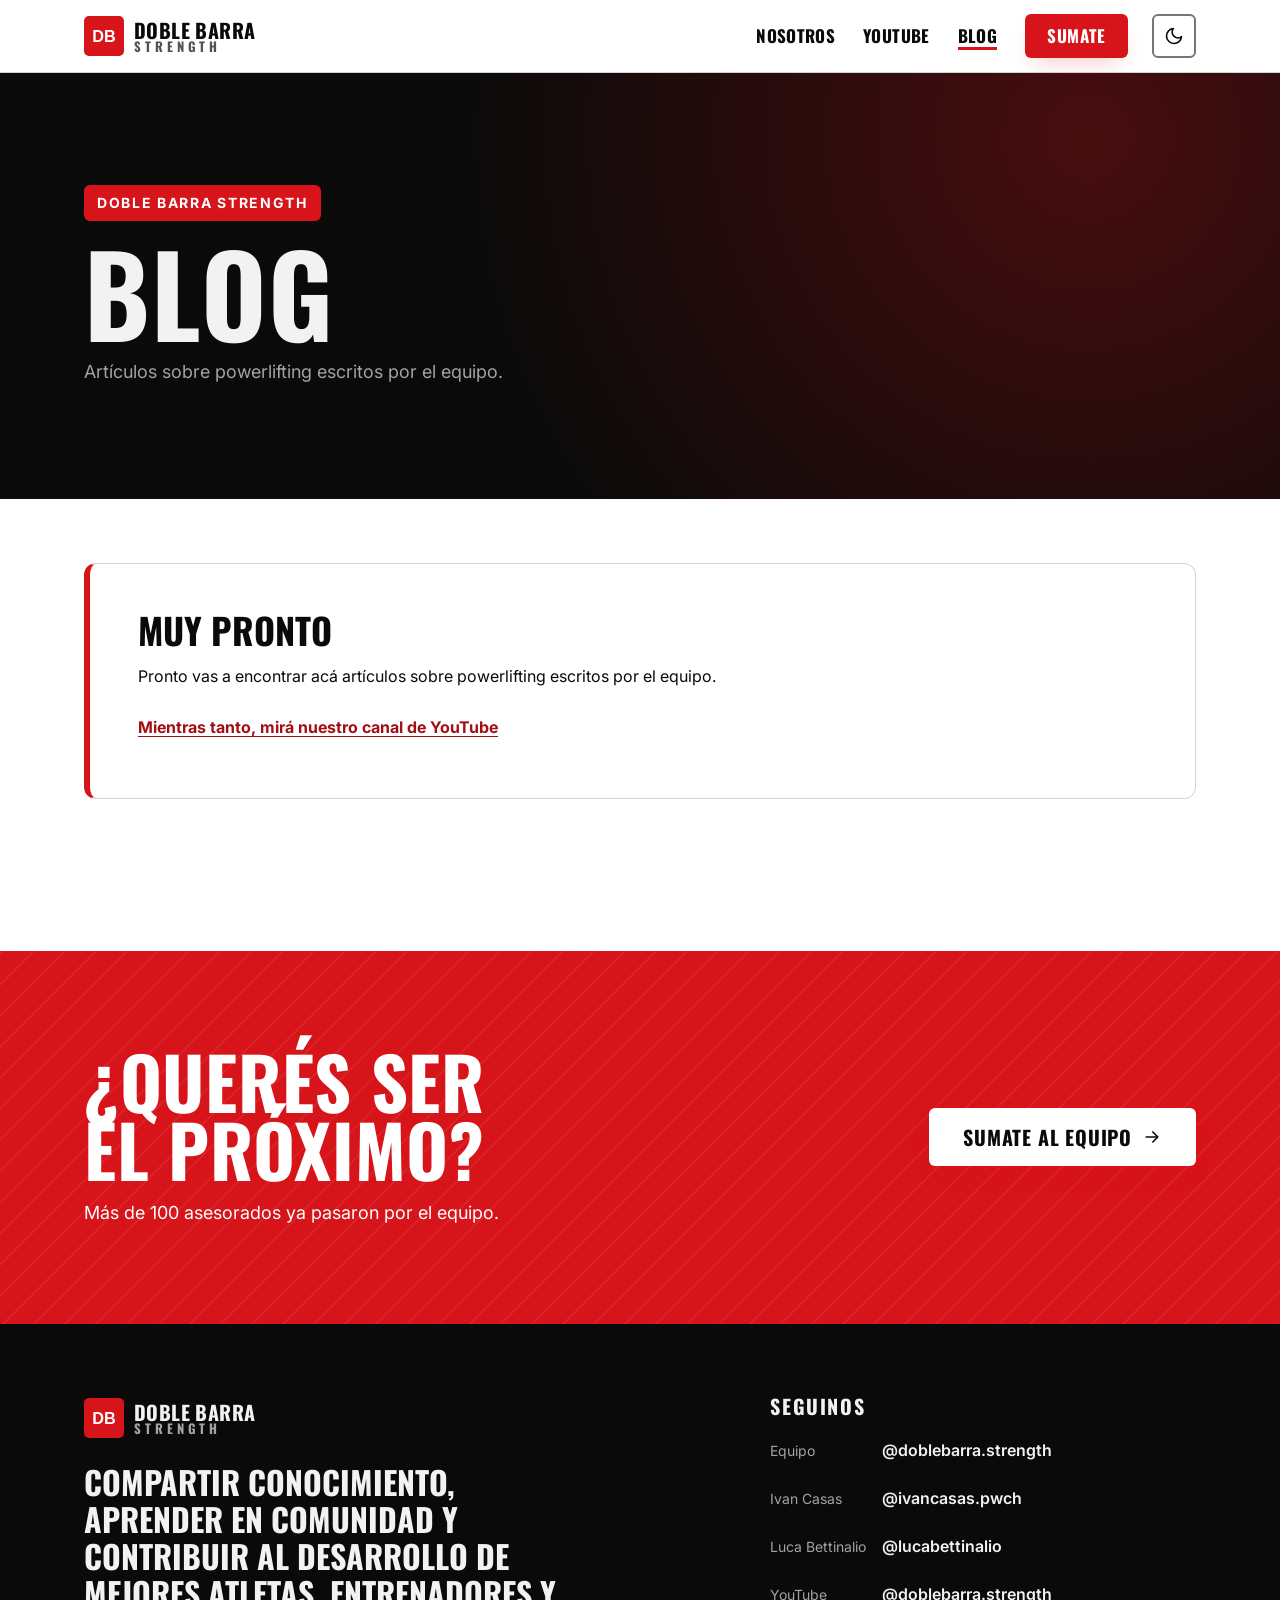
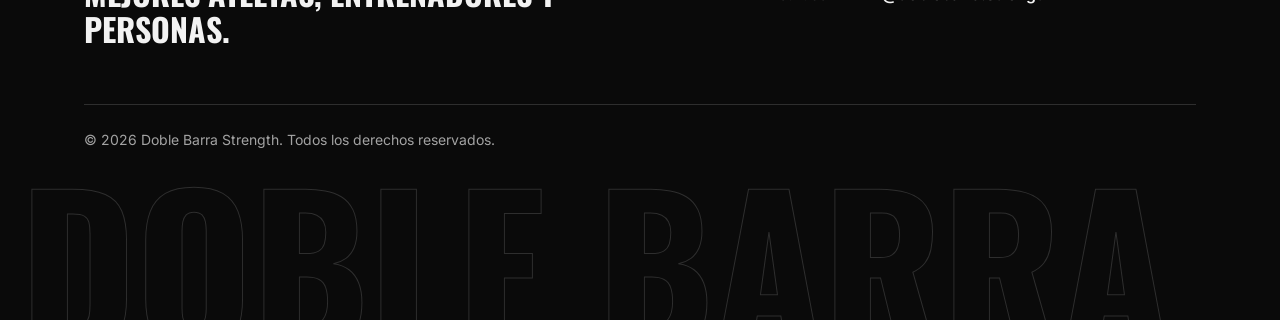
==== blog/index.html @ c7931e37 "Subida de carpetas css/js/img" ====
<!DOCTYPE html>
<html lang="es">
<head>
  <meta charset="UTF-8">
  <meta name="viewport" content="width=device-width, initial-scale=1">
  <title>Blog | Doble Barra Strength</title>
  <meta name="description" content="Blog de Doble Barra Strength: entradas sobre powerlifting escritas por Ivan Casas, Luca Bettinalio y el equipo.">
  <link rel="icon" href="../favicon.svg" type="image/svg+xml">
  <link rel="preconnect" href="https://fonts.googleapis.com">
  <link rel="preconnect" href="https://fonts.gstatic.com" crossorigin>
  <link rel="stylesheet" href="https://fonts.googleapis.com/css2?family=Inter:wght@400;600;700&family=Oswald:wght@700&display=swap">
  <link rel="stylesheet" href="../css/styles.css">
  <script src="../js/tema.js"></script>
  <script src="../js/main.js" defer></script>
  <script src="../js/blog.js" defer></script>
</head>
<body data-raiz="../">

  <a href="#contenido" class="saltar-contenido">Saltar al contenido</a>

  <!-- ===================== CABECERA ===================== -->
  <!-- Igual en las 3 páginas: si se cambia, actualizar index.html, blog/index.html y blog/entrada.html -->
  <header class="header">
    <div class="contenedor header__contenido">
      <a href="../index.html" class="marca">
        <img class="marca__logo" src="../img/placeholders/placeholder-logo.svg" alt="" width="40" height="40">
        <span class="marca__texto">
          <span class="marca__nombre">Doble Barra</span>
          <span class="marca__sufijo">Strength</span>
        </span>
      </a>

      <button type="button" class="boton-icono boton-menu" aria-expanded="false" aria-controls="menu-principal">
        <svg class="icono icono-abrir" viewBox="0 0 24 24" aria-hidden="true"><path d="M3 6h18M3 12h18M3 18h18"/></svg>
        <svg class="icono icono-cerrar" viewBox="0 0 24 24" aria-hidden="true"><path d="M6 6l12 12M18 6L6 18"/></svg>
        <span class="oculto-accesible">Menú</span>
      </button>

      <div class="header__menu" id="menu-principal">
        <nav aria-label="Principal">
          <ul class="nav__lista">
            <li><a class="nav__enlace" href="../index.html#nosotros">Nosotros</a></li>
            <!-- COMPLETAR: volver a agregar "Servicios" cuando la sección tenga contenido (P-09) -->
            <li><a class="nav__enlace" href="../index.html#youtube">YouTube</a></li>
            <li><a class="nav__enlace" href="index.html" aria-current="page">Blog</a></li>
            <li><a class="boton boton--primario nav__cta" href="../index.html#sumate">Sumate</a></li>
          </ul>
        </nav>
        <button type="button" class="boton-tema" aria-pressed="false" hidden>
          <svg class="icono" viewBox="0 0 24 24" aria-hidden="true"><path d="M21 12.8A9 9 0 1 1 11.2 3a7 7 0 0 0 9.8 9.8z"/></svg>
          <span class="boton-tema__texto">Modo oscuro</span>
        </button>
      </div>
    </div>
  </header>

  <main id="contenido" tabindex="-1">

    <!-- ===================== CABECERA DE PÁGINA ===================== -->
    <section class="cabecera-pagina zona-oscura">
      <div class="contenedor">
        <p class="etiqueta">Doble Barra Strength</p>
        <h1 class="cabecera-pagina__titulo">Blog</h1>
        <p class="cabecera-pagina__texto">Artículos sobre powerlifting escritos por el equipo.</p>
      </div>
    </section>

    <!-- ===================== LISTADO DE ENTRADAS ===================== -->
    <section class="seccion">
      <div class="contenedor">
        <div class="blog-estado" data-blog-estado></div>
        <ul class="lista-entradas" role="list" data-blog="lista" data-nivel-titulo="2" data-ruta-entrada="entrada.html" data-carga-inmediata="2"></ul>
        <noscript><p>Para ver las entradas del blog necesitás tener JavaScript activado.</p></noscript>
      </div>
    </section>

    <!-- ===================== LLAMADO A LA ACCIÓN ===================== -->
    <section class="banda-cta zona-roja">
      <div class="contenedor banda-cta__contenido revelar">
        <div>
          <h2 class="banda-cta__titulo">¿Querés ser el próximo?</h2>
          <p class="banda-cta__texto">Más de 100 asesorados ya pasaron por el equipo.</p>
        </div>
        <a class="boton boton--primario boton--grande" href="../index.html#sumate">
          Sumate al equipo
          <svg class="icono boton__flecha" viewBox="0 0 24 24" aria-hidden="true"><path d="M5 12h14M13 6l6 6-6 6"/></svg>
        </a>
      </div>
    </section>

  </main>

  <!-- ===================== PIE ===================== -->
  <footer class="footer zona-oscura">
    <div class="contenedor">
      <div class="footer__grilla">
        <div class="footer__marca">
          <a href="../index.html" class="marca">
            <img class="marca__logo" src="../img/placeholders/placeholder-logo.svg" alt="" width="40" height="40">
            <span class="marca__texto">
              <span class="marca__nombre">Doble Barra</span>
              <span class="marca__sufijo">Strength</span>
            </span>
          </a>
          <!-- COMPLETAR: confirmar la redacción final de la misión con el equipo (P-17) -->
          <p class="footer__mision">Compartir conocimiento, aprender en comunidad y contribuir al desarrollo de mejores atletas, entrenadores y personas.</p>
        </div>

        <!-- COMPLETAR: confirmar que las cuentas son de Instagram (P-18) -->
        <div class="footer__redes">
          <h2 class="footer__titulo">Seguinos</h2>
          <ul role="list">
            <li>
              <a href="https://www.instagram.com/doblebarra.strength/" target="_blank" rel="noopener noreferrer">
                <span class="footer__red-nombre">Equipo</span> @doblebarra.strength<span class="oculto-accesible"> en Instagram (se abre en una pestaña nueva)</span>
              </a>
            </li>
            <li>
              <a href="https://www.instagram.com/ivancasas.pwch/" target="_blank" rel="noopener noreferrer">
                <span class="footer__red-nombre">Ivan Casas</span> @ivancasas.pwch<span class="oculto-accesible"> en Instagram (se abre en una pestaña nueva)</span>
              </a>
            </li>
            <li>
              <a href="https://www.instagram.com/lucabettinalio/" target="_blank" rel="noopener noreferrer">
                <span class="footer__red-nombre">Luca Bettinalio</span> @lucabettinalio<span class="oculto-accesible"> en Instagram (se abre en una pestaña nueva)</span>
              </a>
            </li>
            <li>
              <a href="https://www.youtube.com/@doblebarra.strength" target="_blank" rel="noopener noreferrer">
                <span class="footer__red-nombre">YouTube</span> @doblebarra.strength<span class="oculto-accesible"> (se abre en una pestaña nueva)</span>
              </a>
            </li>
          </ul>
        </div>
      </div>
      <p class="footer__legal">© 2026 Doble Barra Strength. Todos los derechos reservados.</p>
    </div>
    <p class="contenedor footer__marca-grande" aria-hidden="true">Doble Barra</p>
  </footer>

</body>
</html>
---- css/styles.css ----
/* =========================================================
   Doble Barra Strength — estilos del sitio
   - Mobile-first: estilos base para celular, ampliados en 768px y 1024px.
   - Colores: solo tokens. Paleta y contraste medidos en CLAUDE.md (sección 3).
   - Animaciones: solo si la persona no pidió reducir el movimiento.
   ========================================================= */

/* ---------- Paleta base (no usar directo en componentes) ---------- */
:root {
  --negro: #0A0A0A;
  --gris-950: #171717;
  --gris-900: #1F1F1F;
  --gris-800: #2E2E2E;
  --gris-700: #525252;
  --gris-600: #767676;
  --gris-500: #8A8A8A;
  --gris-400: #A3A3A3;
  --gris-300: #D4D4D4;
  --gris-100: #F2F2F2;
  --blanco: #FFFFFF;
  --rojo: #D7141A;          /* COMPLETAR: ajustar al rojo del logo y volver a medir el contraste */
  --rojo-oscuro: #A30F14;
  --rojo-claro: #F87171;

  /* Capas sobre fotos: nunca menos de 65 % de opacidad donde hay texto (CLAUDE.md 3.4) */
  --overlay-foto: rgba(10, 10, 10, 0.65);
  --overlay-foto-fuerte: rgba(10, 10, 10, 0.88);
  --overlay-hero: linear-gradient(100deg, rgba(10, 10, 10, 0.9) 0%, rgba(10, 10, 10, 0.75) 55%, rgba(10, 10, 10, 0.65) 100%);
  --halo-rojo: rgba(215, 20, 26, 0.3);
  --rayas-claras: rgba(255, 255, 255, 0.06);

  --fuente-titulos: "Oswald", "Arial Narrow", Arial, sans-serif;
  --fuente-texto: "Inter", system-ui, -apple-system, "Segoe UI", Roboto, Arial, sans-serif;

  --radio: 0.375rem;
  --radio-grande: 0.75rem;
  --alto-header: 4.5rem;
  --ancho-max: 72rem;
  --gutter: 1.25rem;
  --transicion: 0.2s ease;
  --curva: cubic-bezier(0.2, 0.7, 0.2, 1);
}

/* ---------- Tema claro (por defecto) ---------- */
:root {
  color-scheme: light;
  --bg: var(--blanco);
  --bg-alt: var(--gris-100);
  --superficie: var(--blanco);
  --texto: var(--negro);
  --texto-suave: var(--gris-700);
  --borde: var(--gris-300);
  --borde-control: var(--gris-600);
  --acento-texto: var(--rojo-oscuro);
  --acento-grande: var(--rojo);      /* solo texto ≥ 24px (o ≥ 18.66px en bold) y decoración */
  --foco: var(--negro);
  --boton-bg: var(--rojo);
  --boton-bg-hover: var(--rojo-oscuro);
  --boton-texto: var(--blanco);
  --header-bg: rgba(255, 255, 255, 0.85);
  --sombra: 0 12px 32px rgba(10, 10, 10, 0.08);
  --degradado-numero: linear-gradient(135deg, var(--rojo) 0%, var(--rojo-oscuro) 100%);
  --contorno-fondo: var(--gris-300);
}

/* ---------- Tema oscuro ----------
   Se aplica si el sistema lo prefiere (y no se eligió "claro") o si se eligió "oscuro".
   .zona-oscura (hero, franja, cabeceras y footer) usa estos tokens en los dos temas.
   Los dos bloques tienen que ser iguales. */
@media (prefers-color-scheme: dark) {
  :root:not([data-tema="claro"]) {
    color-scheme: dark;
    --bg: var(--negro);
    --bg-alt: var(--gris-950);
    --superficie: var(--gris-900);
    --texto: var(--gris-100);
    --texto-suave: var(--gris-400);
    --borde: var(--gris-800);
    --borde-control: var(--gris-500);
    --acento-texto: var(--rojo-claro);
    --foco: var(--gris-100);
    --header-bg: rgba(10, 10, 10, 0.85);
    --sombra: 0 12px 32px rgba(0, 0, 0, 0.45);
    --degradado-numero: linear-gradient(135deg, var(--rojo-claro) 0%, var(--rojo) 100%);
    --contorno-fondo: var(--gris-800);
  }
}

:root[data-tema="oscuro"],
.zona-oscura {
  color-scheme: dark;
  --bg: var(--negro);
  --bg-alt: var(--gris-950);
  --superficie: var(--gris-900);
  --texto: var(--gris-100);
  --texto-suave: var(--gris-400);
  --borde: var(--gris-800);
  --borde-control: var(--gris-500);
  --acento-texto: var(--rojo-claro);
  --foco: var(--gris-100);
  --header-bg: rgba(10, 10, 10, 0.85);
  --sombra: 0 12px 32px rgba(0, 0, 0, 0.45);
  --degradado-numero: linear-gradient(135deg, var(--rojo-claro) 0%, var(--rojo) 100%);
  --contorno-fondo: var(--gris-800);
}

/* ---------- Zona roja (banda de llamado a la acción) ---------- */
.zona-roja {
  --bg: var(--rojo);
  --texto: var(--blanco);
  --texto-suave: var(--blanco);
  --acento-texto: var(--blanco);
  --foco: var(--blanco);
  --boton-bg: var(--blanco);
  --boton-bg-hover: var(--gris-100);
  --boton-texto: var(--negro);
}

.zona-oscura,
.zona-roja {
  background-color: var(--bg);
  color: var(--texto);
}

/* Texto sobre una foto con capa oscura (no pinta fondo propio) */
.sobre-foto {
  --texto: var(--gris-100);
  --texto-suave: var(--gris-400);
  --foco: var(--gris-100);
  color: var(--texto);
}

/* ---------- Base ---------- */
*,
*::before,
*::after {
  box-sizing: border-box;
  margin: 0;
  padding: 0;
}

[hidden] {
  display: none !important;
}

html {
  -webkit-text-size-adjust: 100%;
  text-size-adjust: 100%;
  /* Evita que el header fijo tape el elemento con foco o el destino de un link interno (WCAG 2.4.11) */
  scroll-padding-top: calc(var(--alto-header) + 1rem);
}

@media (prefers-reduced-motion: no-preference) {
  html {
    scroll-behavior: smooth;
  }
}

body {
  min-height: 100vh;
  font-family: var(--fuente-texto);
  font-size: 1rem;
  line-height: 1.6;
  background-color: var(--bg);
  color: var(--texto);
  overflow-wrap: break-word;
  -webkit-font-smoothing: antialiased;
}

::selection {
  background-color: var(--boton-bg);
  color: var(--boton-texto);
}

img,
svg,
iframe {
  display: block;
  max-width: 100%;
}

img {
  height: auto;
}

h1,
h2,
h3,
h4 {
  font-family: var(--fuente-titulos);
  font-weight: 700;
  line-height: 1.05;
  letter-spacing: 0.01em;
  text-transform: uppercase;
  text-wrap: balance;
}

p {
  max-width: 70ch;
}

a {
  color: var(--acento-texto);
  text-underline-offset: 0.2em;
  text-decoration-thickness: 0.08em;
}

a:hover {
  text-decoration-thickness: 0.15em;
}

button,
input,
textarea {
  font: inherit;
  color: inherit;
}

:focus-visible {
  outline: 3px solid var(--foco);
  outline-offset: 3px;
}

/* Destinos de foco no interactivos (main, resumen de errores, mensajes) */
[tabindex="-1"]:focus {
  outline: none;
}

.icono {
  width: 1.25rem;
  height: 1.25rem;
  flex-shrink: 0;
  fill: none;
  stroke: currentColor;
  stroke-width: 2;
  stroke-linecap: round;
  stroke-linejoin: round;
}

/* ---------- Utilidades ---------- */
.contenedor {
  width: 100%;
  max-width: var(--ancho-max);
  margin-inline: auto;
  padding-inline: var(--gutter);
}

.contenedor--angosto {
  max-width: 48rem;
}

.oculto-accesible {
  position: absolute !important;
  width: 1px;
  height: 1px;
  margin: -1px;
  padding: 0;
  overflow: hidden;
  clip: rect(0 0 0 0);
  clip-path: inset(50%);
  white-space: nowrap;
  border: 0;
}

.saltar-contenido {
  position: absolute;
  top: 0.75rem;
  left: 0.75rem;
  z-index: 100;
  padding: 0.75rem 1.25rem;
  background-color: var(--texto);
  color: var(--bg);
  font-weight: 700;
  text-decoration: none;
  border-radius: var(--radio);
  transform: translateY(-200%);
}

.saltar-contenido:focus {
  transform: translateY(0);
}

/* Antetítulo: etiqueta chica con línea, sobre títulos o cifras */
.antetitulo {
  display: inline-flex;
  align-items: center;
  gap: 0.75rem;
  margin-bottom: 1rem;
  font-family: var(--fuente-texto);
  font-size: 0.875rem;
  font-weight: 700;
  line-height: 1.3;
  letter-spacing: 0.14em;
  text-transform: uppercase;
  color: var(--acento-texto);
}

.antetitulo::before {
  content: "";
  width: 2rem;
  height: 2px;
  background-color: currentColor;
}

/* Palabra grande con contorno detrás de los títulos (decorativa, aria-hidden en el HTML) */
.fondo-decorativo {
  position: absolute;
  inset: 0;
  overflow: hidden;
  pointer-events: none;
}

.texto-fondo {
  position: absolute;
  top: clamp(1.5rem, 5vw, 3rem);
  right: -0.04em;
  font-family: var(--fuente-titulos);
  font-size: clamp(5rem, 22vw, 13rem);
  font-weight: 700;
  line-height: 0.8;
  text-transform: uppercase;
  white-space: nowrap;
  color: transparent;
  -webkit-text-stroke: 1px var(--contorno-fondo);
  user-select: none;
}

/* ---------- Aparición al hacer scroll ----------
   main.js agrega .revelado-activo en <html> y .es-visible a cada elemento al entrar en pantalla.
   Sin JavaScript o con movimiento reducido, todo se ve desde el principio. */
@media (prefers-reduced-motion: no-preference) {
  .revelado-activo .revelar {
    opacity: 0;
    transform: translateY(1.75rem);
    transition: opacity 0.8s var(--curva), transform 0.8s var(--curva);
  }

  .revelado-activo .revelar.es-visible {
    opacity: 1;
    transform: none;
  }

  .revelado-activo .revelar:nth-child(2) {
    transition-delay: 0.1s;
  }

  .revelado-activo .revelar:nth-child(3) {
    transition-delay: 0.2s;
  }
}

/* ---------- Botones ---------- */
.boton {
  display: inline-flex;
  align-items: center;
  justify-content: center;
  gap: 0.625rem;
  min-height: 3rem;
  padding: 0.75rem 1.5rem;
  font-family: var(--fuente-titulos);
  font-size: 1.125rem;
  font-weight: 700;
  line-height: 1.1;
  letter-spacing: 0.04em;
  text-align: center;
  text-decoration: none;
  text-transform: uppercase;
  border: 2px solid transparent;
  border-radius: var(--radio);
  cursor: pointer;
  transition: background-color var(--transicion), color var(--transicion), transform var(--transicion), box-shadow var(--transicion);
}

.boton--primario {
  background-color: var(--boton-bg);
  color: var(--boton-texto);
  box-shadow: 0 10px 24px -10px var(--halo-rojo);
}

.boton--primario:hover {
  background-color: var(--boton-bg-hover);
  transform: translateY(-2px);
  box-shadow: 0 14px 28px -10px var(--halo-rojo);
}

.boton--secundario {
  background-color: transparent;
  color: var(--texto);
  border-color: var(--texto);
}

.boton--secundario:hover {
  background-color: var(--texto);
  color: var(--bg);
}

.boton--grande {
  min-height: 3.5rem;
  padding: 1rem 2rem;
  font-size: 1.25rem;
}

.boton--ancho {
  width: 100%;
}

.boton__flecha {
  transition: transform 0.3s var(--curva);
}

.boton:hover .boton__flecha,
.enlace-flecha:hover .icono {
  transform: translateX(0.25rem);
}

.boton-icono {
  display: inline-grid;
  place-items: center;
  width: 3rem;
  height: 3rem;
  background-color: transparent;
  color: var(--texto);
  border: 2px solid var(--borde-control);
  border-radius: var(--radio);
  cursor: pointer;
}

.boton-icono .icono {
  width: 1.5rem;
  height: 1.5rem;
}

.enlace-flecha {
  display: inline-flex;
  align-items: center;
  gap: 0.5rem;
  min-height: 2.75rem;
  font-weight: 700;
}

.enlace-flecha .icono {
  transition: transform 0.3s var(--curva);
}

/* ---------- Cabecera ---------- */
.header {
  position: relative;
  z-index: 50;
  background-color: var(--header-bg);
  -webkit-backdrop-filter: saturate(1.6) blur(14px);
  backdrop-filter: saturate(1.6) blur(14px);
  border-bottom: 1px solid var(--borde);
  transition: box-shadow 0.3s ease;
}

.js .header {
  position: sticky;
  top: 0;
}

/* main.js agrega esta clase cuando la página se desplazó */
.header--desplazado {
  box-shadow: var(--sombra);
}

.header__contenido {
  display: flex;
  flex-wrap: wrap;
  align-items: center;
  justify-content: space-between;
  gap: 0.5rem 1rem;
  min-height: var(--alto-header);
}

.marca {
  display: inline-flex;
  align-items: center;
  gap: 0.625rem;
  min-height: 2.75rem;
  color: var(--texto);
  text-decoration: none;
}

.marca__logo {
  width: 2.5rem;
  height: 2.5rem;
  transition: transform 0.4s var(--curva);
}

.marca:hover .marca__logo {
  transform: rotate(-6deg) scale(1.05);
}

.marca__texto {
  display: flex;
  flex-direction: column;
  font-family: var(--fuente-titulos);
  font-weight: 700;
  line-height: 1;
  text-transform: uppercase;
}

.marca__nombre {
  font-size: 1.25rem;
  letter-spacing: 0.02em;
}

.marca__sufijo {
  font-size: 0.8125rem;
  letter-spacing: 0.3em;
  color: var(--texto-suave);
}

.boton-menu {
  display: none;
}

.js .boton-menu {
  display: inline-grid;
}

.boton-menu .icono-cerrar,
.boton-menu[aria-expanded="true"] .icono-abrir {
  display: none;
}

.boton-menu[aria-expanded="true"] .icono-cerrar {
  display: block;
}

/* Sin JavaScript el menú se ve completo debajo de la marca */
.header__menu {
  width: 100%;
  padding-bottom: 1rem;
}

.js .header__menu {
  display: none;
  position: absolute;
  top: 100%;
  left: 0;
  right: 0;
  max-height: calc(100vh - var(--alto-header));
  max-height: calc(100dvh - var(--alto-header));
  overflow-y: auto;
  padding: 0.5rem var(--gutter) 1.5rem;
  background-color: var(--bg);
  border-bottom: 1px solid var(--borde);
  box-shadow: var(--sombra);
}

.js .header__menu.esta-abierto {
  display: block;
}

@media (prefers-reduced-motion: no-preference) {
  .js .header__menu.esta-abierto {
    animation: desplegar 0.3s var(--curva);
  }
}

.nav__lista {
  display: flex;
  flex-direction: column;
  gap: 0.25rem;
  list-style: none;
}

/* Subrayado rojo que se dibuja de izquierda a derecha */
.nav__enlace {
  display: inline-flex;
  align-items: center;
  min-height: 3rem;
  font-family: var(--fuente-titulos);
  font-size: 1.375rem;
  font-weight: 700;
  letter-spacing: 0.02em;
  text-transform: uppercase;
  text-decoration: none;
  color: var(--texto);
  background-image: linear-gradient(var(--acento-grande), var(--acento-grande));
  background-repeat: no-repeat;
  background-position: left calc(100% - 0.5rem);
  background-size: 0% 3px;
  transition: background-size 0.3s var(--curva);
}

.nav__enlace:hover,
.nav__enlace[aria-current="page"] {
  background-size: 100% 3px;
}

.nav__cta {
  width: 100%;
  margin-top: 0.75rem;
}

.boton-tema {
  display: inline-flex;
  align-items: center;
  gap: 0.75rem;
  min-height: 3rem;
  margin-top: 1rem;
  padding: 0.5rem 1rem;
  background-color: transparent;
  color: var(--texto);
  font-weight: 600;
  border: 2px solid var(--borde-control);
  border-radius: var(--radio);
  cursor: pointer;
}

.boton-tema .icono {
  transition: transform 0.4s var(--curva);
}

.boton-tema:hover .icono {
  transform: rotate(-20deg);
}

/* Luna con relleno = modo oscuro activado */
.boton-tema[aria-pressed="true"] .icono {
  fill: currentColor;
}

@media (min-width: 1024px) {
  .js .boton-menu {
    display: none;
  }

  .header__contenido {
    flex-wrap: nowrap;
  }

  .header__menu,
  .js .header__menu {
    display: flex;
    align-items: center;
    gap: 1.5rem;
    position: static;
    width: auto;
    max-height: none;
    overflow: visible;
    padding: 0;
    background-color: transparent;
    border: 0;
    box-shadow: none;
    animation: none;
  }

  .nav__lista {
    flex-direction: row;
    align-items: center;
    gap: 1.75rem;
  }

  .nav__enlace {
    min-height: 2.75rem;
    font-size: 1.0625rem;
  }

  .nav__cta {
    width: auto;
    min-height: 2.75rem;
    margin-top: 0;
    padding: 0.5rem 1.25rem;
    font-size: 1.0625rem;
  }

  .boton-tema {
    justify-content: center;
    width: 2.75rem;
    min-height: 2.75rem;
    margin-top: 0;
    padding: 0;
  }

  .boton-tema__texto {
    position: absolute;
    width: 1px;
    height: 1px;
    margin: -1px;
    overflow: hidden;
    clip: rect(0 0 0 0);
    clip-path: inset(50%);
    white-space: nowrap;
  }
}

/* ---------- Secciones (estructura común) ---------- */
.seccion {
  position: relative;
  padding-block: clamp(4.5rem, 11vw, 8rem);
  background-color: var(--bg);
}

.seccion--alt {
  background-color: var(--bg-alt);
}

.seccion > .contenedor {
  position: relative;
}

.seccion__cabecera {
  margin-bottom: clamp(2.5rem, 6vw, 3.5rem);
}

.seccion__titulo {
  font-size: clamp(2.5rem, 8vw, 4.25rem);
  line-height: 0.95;
}

/* Barra roja sobre cada título: se "dibuja" cuando el título aparece */
.seccion__titulo::before {
  content: "";
  display: block;
  width: 3.5rem;
  height: 0.375rem;
  margin-bottom: 1.25rem;
  background-color: var(--acento-grande);
  transform-origin: left;
  transition: transform 0.9s var(--curva) 0.25s;
}

@media (prefers-reduced-motion: no-preference) {
  .revelado-activo .revelar:not(.es-visible) .seccion__titulo::before {
    transform: scaleX(0);
  }
}

.seccion__intro {
  max-width: 60ch;
  margin-top: 1.25rem;
  font-size: 1.125rem;
  color: var(--texto-suave);
}

.seccion__encabezado {
  display: flex;
  flex-wrap: wrap;
  align-items: flex-end;
  justify-content: space-between;
  gap: 1.5rem 2rem;
}

.etiqueta {
  display: inline-block;
  padding: 0.375rem 0.75rem;
  font-size: 0.875rem;
  font-weight: 700;
  letter-spacing: 0.12em;
  text-transform: uppercase;
  background-color: var(--boton-bg);
  color: var(--boton-texto);
  border: 1px solid transparent;
  border-radius: var(--radio);
}

/* ---------- Hero ---------- */
.hero {
  position: relative;
  isolation: isolate;
  display: flex;
  align-items: center;
  min-height: min(calc(100vh - var(--alto-header)), 56rem);
  min-height: min(calc(100svh - var(--alto-header)), 56rem);
  padding-block: 5rem;
  overflow: hidden;
}

.hero__fondo {
  position: absolute;
  inset: 0;
  z-index: -2;
  width: 100%;
  height: 100%;
  object-fit: cover;
}

/* Capa oscura en degradado: nunca baja del 65 % (contraste del texto, CLAUDE.md 3.4) */
.hero::after {
  content: "";
  position: absolute;
  inset: 0;
  z-index: -1;
  background-image: var(--overlay-hero);
}

.hero__contenido {
  display: flex;
  flex-direction: column;
  align-items: flex-start;
  gap: 1.75rem;
}

.hero__titulo {
  max-width: 12ch;
  font-size: clamp(3.25rem, 13vw, 7.5rem);
  line-height: 0.92;
  letter-spacing: 0;
}

/* Subrayado rojo grueso detrás de las palabras destacadas */
.resaltado {
  background-image: linear-gradient(var(--boton-bg), var(--boton-bg));
  background-repeat: no-repeat;
  background-position: 0 95%;
  background-size: 100% 0.14em;
  -webkit-box-decoration-break: clone;
  box-decoration-break: clone;
}

.hero__subtitulo {
  max-width: 40ch;
  font-size: clamp(1.125rem, 2.5vw, 1.375rem);
}

@media (prefers-reduced-motion: no-preference) {
  .hero__fondo {
    animation: acercar 2.2s var(--curva) both;
  }

  .hero__contenido > * {
    animation: entrar 0.9s var(--curva) both;
  }

  .hero__contenido > :nth-child(2) {
    animation-delay: 0.1s;
  }

  .hero__contenido > :nth-child(3) {
    animation-delay: 0.2s;
  }

  .hero__contenido > :nth-child(4) {
    animation-delay: 0.3s;
  }

  .resaltado {
    animation: subrayar 0.9s var(--curva) 0.6s both;
  }
}

/* ---------- Franja de movimientos ---------- */
.franja {
  padding-block: 1.25rem;
  border-top: 1px solid var(--borde);
}

/* En celular: tres columnas separadas por líneas; desde tablet: una fila con rombos rojos */
.franja__lista {
  display: grid;
  grid-template-columns: repeat(3, 1fr);
  align-items: center;
  list-style: none;
  font-family: var(--fuente-titulos);
  font-size: 1.125rem;
  font-weight: 700;
  line-height: 1.15;
  letter-spacing: 0.04em;
  text-align: center;
  text-transform: uppercase;
}

.franja__lista li {
  padding-inline: 0.5rem;
}

.franja__lista li + li {
  border-left: 1px solid var(--borde);
}

@media (min-width: 768px) {
  .franja__lista {
    display: flex;
    justify-content: center;
    gap: 1.75rem;
    font-size: clamp(1.5rem, 3vw, 2rem);
    letter-spacing: 0.06em;
  }

  .franja__lista li {
    display: flex;
    align-items: center;
    gap: 1.75rem;
    padding-inline: 0;
  }

  .franja__lista li + li {
    border-left: 0;
  }

  .franja__lista li + li::before {
    content: "";
    width: 0.5rem;
    height: 0.5rem;
    background-color: var(--acento-grande);
    transform: rotate(45deg);
  }
}

/* ---------- Números ---------- */
.numeros__grilla {
  display: grid;
  gap: 2.5rem;
  align-items: center;
}

/* line-height 1.1: con el degradado recortado al texto, un interlineado menor corta los dígitos */
.numero__valor {
  font-family: var(--fuente-titulos);
  font-size: clamp(6.5rem, 30vw, 12rem);
  font-weight: 700;
  line-height: 1.1;
  letter-spacing: -0.01em;
  font-variant-numeric: tabular-nums;
  color: var(--acento-grande);
}

/* Número con degradado rojo (los dos extremos cumplen 3:1 como texto grande en cada tema) */
@supports (background-clip: text) or (-webkit-background-clip: text) {
  .numero__valor {
    background-image: var(--degradado-numero);
    -webkit-background-clip: text;
    background-clip: text;
    color: transparent;
  }
}

.numero__texto {
  margin-top: 0.75rem;
  font-family: var(--fuente-titulos);
  font-size: clamp(1.5rem, 4.5vw, 2.125rem);
  font-weight: 700;
  line-height: 1.1;
  text-transform: uppercase;
}

/* Barra que se llena mientras sube el contador */
.numero__barra {
  position: relative;
  display: block;
  width: 100%;
  max-width: 18rem;
  height: 0.375rem;
  margin-top: 1.75rem;
  overflow: hidden;
  background-color: var(--borde);
  border-radius: 1rem;
}

.numero__barra::after {
  content: "";
  position: absolute;
  inset: 0;
  background-color: var(--acento-grande);
  transform-origin: left;
  transition: transform 1.2s var(--curva) 0.2s;
}

@media (prefers-reduced-motion: no-preference) {
  .revelado-activo .revelar:not(.es-visible) .numero__barra::after {
    transform: scaleX(0);
  }
}

.numeros__texto {
  max-width: 24ch;
  font-family: var(--fuente-titulos);
  font-size: clamp(1.75rem, 4.5vw, 2.75rem);
  font-weight: 700;
  line-height: 1.1;
  text-transform: uppercase;
}

@media (min-width: 768px) {
  .numeros__grilla {
    grid-template-columns: auto 1fr;
    gap: 5rem;
  }

  .numeros__texto {
    padding-left: 3rem;
    border-left: 1px solid var(--borde);
  }
}

/* ---------- Sobre nosotros ---------- */
.entrenadores {
  display: grid;
  grid-template-columns: repeat(auto-fit, minmax(min(100%, 19rem), 1fr));
  gap: 1.5rem;
  max-width: 62rem;
}

.entrenador {
  display: flex;
  flex-direction: column;
  gap: 0.75rem;
}

.entrenador__media {
  position: relative;
  overflow: hidden;
  background-color: var(--bg-alt);
  border-radius: var(--radio-grande);
}

.entrenador__foto {
  width: 100%;
  aspect-ratio: 4 / 5;
  object-fit: cover;
  transition: transform 0.8s var(--curva);
}

.entrenador:hover .entrenador__foto {
  transform: scale(1.04);
}

/* Nombre sobre la foto: el texto queda siempre en la zona con 88 % de capa oscura */
.entrenador__info {
  position: absolute;
  left: 0;
  right: 0;
  bottom: 0;
  padding: 5rem 1.5rem 1.5rem;
  background-image: linear-gradient(to top, var(--overlay-foto-fuerte) 0%, var(--overlay-foto-fuerte) 55%, transparent 100%);
}

.entrenador__info::before {
  content: "";
  display: block;
  width: 2.5rem;
  height: 0.25rem;
  margin-bottom: 1rem;
  background-color: var(--acento-grande);
  transform-origin: left;
  transition: transform 0.5s var(--curva);
}

.entrenador:hover .entrenador__info::before {
  transform: scaleX(1.8);
}

.entrenador__nombre {
  font-size: clamp(2rem, 6vw, 2.75rem);
  line-height: 0.95;
}

.entrenador__rol {
  margin-top: 0.5rem;
  font-size: 0.8125rem;
  font-weight: 700;
  letter-spacing: 0.16em;
  text-transform: uppercase;
  color: var(--texto-suave);
}

.enlace-red {
  display: inline-flex;
  align-items: center;
  gap: 0.375rem;
  align-self: flex-start;
  min-height: 2.75rem;
  font-weight: 600;
}

.enlace-red .icono {
  width: 1rem;
  height: 1rem;
}

/* ---------- Servicios (sección oculta hasta tener contenido, ver index.html) ---------- */
.grilla-servicios {
  display: grid;
  grid-template-columns: repeat(auto-fit, minmax(min(100%, 18rem), 1fr));
  gap: 1.5rem;
  list-style: none;
}

.servicio {
  display: flex;
  flex-direction: column;
  gap: 0.75rem;
  padding: 1.75rem;
  background-color: var(--superficie);
  border: 1px solid var(--borde);
  border-top: 0.375rem solid var(--acento-grande);
  border-radius: var(--radio-grande);
}

.servicio__numero {
  font-family: var(--fuente-titulos);
  font-size: 3rem;
  font-weight: 700;
  line-height: 1;
  color: var(--acento-grande);
}

.servicio__titulo {
  font-size: 1.5rem;
}

/* ---------- Banda de llamado a la acción ---------- */
.banda-cta {
  padding-block: clamp(4rem, 9vw, 6rem);
  background-image: repeating-linear-gradient(-45deg, var(--rayas-claras) 0 2px, transparent 2px 22px);
}

.banda-cta__contenido {
  display: flex;
  flex-direction: column;
  align-items: flex-start;
  gap: 1.75rem;
}

.banda-cta__titulo {
  font-size: clamp(2.5rem, 9vw, 4.5rem);
  line-height: 0.95;
}

.banda-cta__texto {
  margin-top: 1rem;
  font-size: 1.125rem;
}

@media (min-width: 768px) {
  .banda-cta__contenido {
    flex-direction: row;
    align-items: center;
    justify-content: space-between;
    gap: 2.5rem;
  }

  .banda-cta__contenido .boton {
    flex-shrink: 0;
  }
}

/* ---------- YouTube ---------- */
.videos {
  display: grid;
  grid-template-columns: repeat(auto-fit, minmax(min(100%, 18rem), 1fr));
  gap: 2rem 1.5rem;
  list-style: none;
}

.video__enlace {
  display: flex;
  flex-direction: column;
  gap: 1rem;
  color: var(--texto);
  text-decoration: none;
  border-radius: var(--radio-grande);
}

.video__miniatura {
  position: relative;
  display: block;
  overflow: hidden;
  aspect-ratio: 16 / 9;
  background-color: var(--superficie);
  border-radius: var(--radio-grande);
}

.video__miniatura img {
  width: 100%;
  height: 100%;
  object-fit: cover;
  transition: transform 0.8s var(--curva);
}

.video__enlace:hover .video__miniatura img {
  transform: scale(1.05);
}

.video__play {
  position: absolute;
  inset: 0;
  display: grid;
  place-items: center;
  width: 4rem;
  height: 4rem;
  margin: auto;
  background-color: var(--boton-bg);
  color: var(--boton-texto);
  border-radius: 50%;
  box-shadow: 0 0 0 0.5rem var(--halo-rojo);
  transition: transform 0.3s var(--curva);
}

.video__play .icono {
  width: 1.5rem;
  height: 1.5rem;
  margin-left: 0.2rem;
  fill: currentColor;
}

.video__enlace:hover .video__play {
  transform: scale(1.1);
}

.video__titulo {
  font-weight: 700;
  line-height: 1.4;
}

.video__enlace:hover .video__titulo {
  text-decoration: underline;
  text-decoration-color: var(--acento-grande);
  text-decoration-thickness: 2px;
  text-underline-offset: 0.25em;
}

.video__reproductor {
  display: flex;
  flex-direction: column;
  gap: 1rem;
}

.video__reproductor iframe {
  width: 100%;
  aspect-ratio: 16 / 9;
  border: 0;
  border-radius: var(--radio-grande);
}

/* ---------- Blog: tarjetas de entradas ---------- */
.lista-entradas {
  display: grid;
  grid-template-columns: repeat(auto-fill, minmax(min(100%, 18rem), 1fr));
  gap: 1.5rem;
  list-style: none;
}

/* Mientras el JS carga las entradas se reserva espacio, así la banda y el footer
   no "saltan" hacia abajo cuando aparecen las tarjetas (CLS) */
.js .lista-entradas:not([data-cargada]),
.js [data-blog="entrada"]:not([data-cargada]) [data-entrada-cuerpo] {
  min-height: 70vh;
}

.entrada-tarjeta {
  position: relative;
  display: flex;
  flex-direction: column;
  height: 100%;
  overflow: hidden;
  background-color: var(--superficie);
  border: 1px solid var(--borde);
  border-radius: var(--radio-grande);
  transition: transform 0.4s var(--curva), box-shadow 0.4s var(--curva);
}

/* Línea roja superior que aparece al pasar el mouse o con el foco */
.entrada-tarjeta::before {
  content: "";
  position: absolute;
  top: 0;
  left: 0;
  right: 0;
  z-index: 1;
  height: 0.25rem;
  background-color: var(--acento-grande);
  transform: scaleX(0);
  transform-origin: left;
  transition: transform 0.5s var(--curva);
}

.entrada-tarjeta:hover,
.entrada-tarjeta:focus-within {
  transform: translateY(-0.25rem);
  box-shadow: var(--sombra);
}

.entrada-tarjeta:hover::before,
.entrada-tarjeta:focus-within::before {
  transform: scaleX(1);
}

.entrada-tarjeta__imagen {
  width: 100%;
  aspect-ratio: 16 / 9;
  object-fit: cover;
  background-color: var(--bg-alt);
  transition: transform 0.8s var(--curva);
}

.entrada-tarjeta:hover .entrada-tarjeta__imagen {
  transform: scale(1.04);
}

.entrada-tarjeta__cuerpo {
  display: flex;
  flex-direction: column;
  gap: 0.75rem;
  flex-grow: 1;
  padding: 1.5rem;
}

.entrada-tarjeta__titulo {
  font-size: 1.5rem;
}

.entrada-tarjeta__enlace {
  color: var(--texto);
  text-decoration: none;
}

/* Toda la tarjeta es clickeable, pero el link (y su nombre accesible) es solo el título */
.entrada-tarjeta__enlace::after {
  content: "";
  position: absolute;
  inset: 0;
}

.entrada-tarjeta__meta {
  font-size: 0.875rem;
  color: var(--texto-suave);
}

.blog-estado:empty {
  display: none;
}

.blog-estado {
  margin-bottom: 1.5rem;
  color: var(--texto-suave);
}

/* Estado vacío: todavía no hay entradas publicadas */
.blog-vacio {
  display: grid;
  justify-items: start;
  gap: 1rem;
  padding: clamp(2rem, 5vw, 3rem);
  color: var(--texto);
  background-color: var(--superficie);
  border: 1px solid var(--borde);
  border-left: 0.375rem solid var(--acento-grande);
  border-radius: var(--radio-grande);
}

.blog-vacio__titulo {
  font-family: var(--fuente-titulos);
  font-size: clamp(1.75rem, 5vw, 2.25rem);
  font-weight: 700;
  line-height: 1;
  text-transform: uppercase;
}

/* ---------- Sumate al equipo ---------- */
.sumate__grilla {
  display: grid;
  gap: 3rem;
}

.pasos {
  display: grid;
  gap: 2rem;
  margin-top: 2.5rem;
  list-style: none;
  counter-reset: paso;
}

.paso {
  position: relative;
  display: flex;
  flex-direction: column;
  gap: 0.5rem;
  padding-left: 4.25rem;
  counter-increment: paso;
}

/* Número visual del paso; el lector ya anuncia la posición en la lista */
.paso::before {
  content: counter(paso);
  content: counter(paso) / "";
  position: absolute;
  top: 0;
  left: 0;
  display: grid;
  place-items: center;
  width: 3rem;
  height: 3rem;
  font-family: var(--fuente-titulos);
  font-size: 1.5rem;
  font-weight: 700;
  background-color: var(--boton-bg);
  color: var(--boton-texto);
  border: 1px solid transparent;
  border-radius: var(--radio);
  box-shadow: 0 0 0 0.375rem var(--halo-rojo);
}

/* Línea que une los pasos */
.paso:not(:last-child)::after {
  content: "";
  position: absolute;
  top: 3.75rem;
  bottom: -1.25rem;
  left: 1.4375rem;
  width: 2px;
  background-color: var(--borde);
}

.paso__titulo {
  padding-top: 0.5rem;
  font-size: 1.5rem;
}

.formulario {
  display: grid;
  gap: 1.5rem;
  padding: 1.5rem;
  background-color: var(--superficie);
  border: 1px solid var(--borde);
  border-radius: var(--radio-grande);
  box-shadow: var(--sombra);
}

.campo {
  display: grid;
  gap: 0.5rem;
  min-width: 0;
  border: 0;
}

.campo__etiqueta {
  font-weight: 600;
}

fieldset.campo legend {
  margin-bottom: 0.5rem;
}

.campo__obligatorio {
  font-size: 0.875rem;
  font-weight: 400;
  color: var(--texto-suave);
}

.campo__ayuda {
  font-size: 0.875rem;
  color: var(--texto-suave);
}

.campo__control {
  width: 100%;
  min-height: 3rem;
  padding: 0.625rem 0.875rem;
  background-color: var(--bg);
  border: 2px solid var(--borde-control);
  border-radius: var(--radio);
  transition: border-color var(--transicion);
}

.campo__control:hover {
  border-color: var(--texto);
}

textarea.campo__control {
  min-height: 7.5rem;
  resize: vertical;
}

.campo__control[aria-invalid="true"] {
  border-color: var(--acento-texto);
  border-width: 3px;
}

.campo__error {
  font-size: 0.9375rem;
  font-weight: 600;
  color: var(--acento-texto);
}

.campo-fila {
  display: grid;
  grid-template-columns: repeat(auto-fit, minmax(min(100%, 8rem), 1fr));
  gap: 1.5rem;
}

.opciones {
  display: grid;
  grid-template-columns: repeat(auto-fit, minmax(min(100%, 9.5rem), 1fr));
  gap: 0.5rem;
}

.opciones--anchas {
  grid-template-columns: repeat(auto-fit, minmax(min(100%, 13rem), 1fr));
}

.opcion {
  display: flex;
  align-items: center;
  gap: 0.75rem;
  min-height: 3rem;
  padding: 0.5rem 1rem;
  background-color: var(--bg);
  border: 2px solid var(--borde-control);
  border-radius: var(--radio);
  cursor: pointer;
  transition: border-color var(--transicion);
}

.opcion:hover {
  border-color: var(--texto);
}

/* Opción elegida: borde más grueso además del punto del radio (no depende solo del color) */
.opcion:has(input:checked) {
  border-color: var(--texto);
  box-shadow: inset 0 0 0 1px var(--texto);
  font-weight: 600;
}

.opcion:has(input[aria-invalid="true"]) {
  border-color: var(--acento-texto);
}

.opcion input {
  width: 1.25rem;
  height: 1.25rem;
  flex-shrink: 0;
  accent-color: var(--acento-grande);
}

.campo-trampa {
  display: none;
}

.resumen-errores {
  padding: 1.25rem;
  background-color: var(--bg);
  border: 3px solid var(--acento-texto);
  border-radius: var(--radio);
}

.resumen-errores__titulo {
  margin-bottom: 0.75rem;
  font-size: 1.375rem;
}

.resumen-errores__lista {
  display: grid;
  gap: 0.25rem;
  padding-left: 1.25rem;
}

.resumen-errores__lista a {
  font-weight: 600;
}

.formulario__estado:empty,
.formulario__alerta:empty {
  display: none;
}

.formulario__estado {
  font-weight: 600;
}

.formulario__alerta {
  padding: 1rem 1.25rem;
  font-weight: 600;
  color: var(--acento-texto);
  border: 3px solid var(--acento-texto);
  border-radius: var(--radio);
}

.formulario-exito {
  display: grid;
  gap: 1rem;
  padding: 2rem;
  background-color: var(--superficie);
  border: 1px solid var(--borde);
  border-top: 0.375rem solid var(--acento-grande);
  border-radius: var(--radio-grande);
  box-shadow: var(--sombra);
}

.formulario-exito__titulo {
  font-size: 2rem;
}

@media (min-width: 768px) {
  .formulario {
    padding: 2.5rem;
  }
}

@media (min-width: 1024px) {
  .sumate__grilla {
    grid-template-columns: minmax(0, 5fr) minmax(0, 7fr);
    align-items: start;
    gap: 4rem;
  }

  .sumate__intro {
    position: sticky;
    top: calc(var(--alto-header) + 2rem);
  }
}

/* ---------- Pie ---------- */
.footer {
  position: relative;
  padding-top: 4.5rem;
  overflow: hidden;
}

.footer__grilla {
  display: grid;
  gap: 3rem;
}

.footer__marca {
  display: flex;
  flex-direction: column;
  align-items: flex-start;
  gap: 1.5rem;
}

.footer__mision {
  max-width: 28ch;
  font-family: var(--fuente-titulos);
  font-size: clamp(1.5rem, 3.5vw, 2rem);
  font-weight: 700;
  line-height: 1.15;
  text-transform: uppercase;
}

.footer__titulo {
  margin-bottom: 0.75rem;
  font-size: 1.25rem;
  letter-spacing: 0.08em;
}

.footer__redes ul {
  display: grid;
  gap: 0.25rem;
  list-style: none;
}

.footer__redes a {
  display: inline-flex;
  align-items: center;
  gap: 0.5rem;
  min-height: 2.75rem;
  color: var(--texto);
  font-weight: 600;
  text-decoration: none;
  transition: color var(--transicion);
}

.footer__redes a:hover {
  text-decoration: underline;
  text-decoration-color: var(--acento-grande);
}

.footer__red-nombre {
  min-width: 6.5rem;
  font-size: 0.875rem;
  font-weight: 400;
  color: var(--texto-suave);
}

.footer__legal {
  max-width: none;
  margin-top: 3.5rem;
  padding-top: 1.5rem;
  font-size: 0.875rem;
  color: var(--texto-suave);
  border-top: 1px solid var(--borde);
}

/* Marca gigante con contorno al pie (decorativa, aria-hidden en el HTML) */
.footer__marca-grande {
  max-width: none;
  margin-top: 1.5rem;
  margin-bottom: -0.12em;
  font-family: var(--fuente-titulos);
  font-size: clamp(3.5rem, 15.5vw, 12.5rem);
  font-weight: 700;
  line-height: 0.85;
  text-transform: uppercase;
  white-space: nowrap;
  color: transparent;
  -webkit-text-stroke: 1px var(--contorno-fondo);
  user-select: none;
}

@media (min-width: 768px) {
  .footer__grilla {
    grid-template-columns: 3fr 2fr;
  }
}

/* ---------- Páginas del blog ---------- */
.cabecera-pagina {
  position: relative;
  padding-block: clamp(4rem, 10vw, 7rem);
  background-image: radial-gradient(circle at 85% 15%, var(--halo-rojo), transparent 55%);
}

.cabecera-pagina__titulo {
  margin-block: 1.25rem 1rem;
  font-size: clamp(3.5rem, 15vw, 7rem);
  line-height: 0.9;
}

.cabecera-pagina__texto {
  font-size: 1.125rem;
  color: var(--texto-suave);
}

.cabecera-pagina + .seccion {
  padding-top: clamp(2.5rem, 6vw, 4rem);
}

.entrada__volver {
  margin-bottom: 2rem;
}

.entrada__cabecera {
  margin-bottom: 2rem;
}

.entrada__titulo {
  margin-bottom: 1rem;
  font-size: clamp(2.25rem, 8vw, 4rem);
  line-height: 1;
}

.entrada__meta {
  color: var(--texto-suave);
}

.entrada__imagen {
  width: 100%;
  margin-bottom: 2.5rem;
  border-radius: var(--radio-grande);
}

/* Texto que viene del CMS */
.contenido-enriquecido {
  font-size: 1.125rem;
  line-height: 1.7;
}

.contenido-enriquecido > * + * {
  margin-top: 1.25em;
}

.contenido-enriquecido h2 {
  margin-top: 2em;
  font-size: clamp(1.75rem, 5vw, 2.25rem);
}

.contenido-enriquecido h3 {
  margin-top: 1.75em;
  font-size: 1.5rem;
}

.contenido-enriquecido h4 {
  margin-top: 1.5em;
  font-size: 1.25rem;
}

.contenido-enriquecido ul,
.contenido-enriquecido ol {
  display: grid;
  gap: 0.5em;
  padding-left: 1.5rem;
}

.contenido-enriquecido blockquote {
  padding-left: 1.25rem;
  font-size: 1.25rem;
  font-weight: 600;
  border-left: 0.375rem solid var(--acento-grande);
}

.contenido-enriquecido figure img {
  width: 100%;
  border-radius: var(--radio-grande);
}

.contenido-enriquecido figcaption {
  margin-top: 0.5rem;
  font-size: 0.875rem;
  color: var(--texto-suave);
}

/* ---------- Animaciones ---------- */
@keyframes entrar {
  from {
    opacity: 0;
    transform: translateY(1.5rem);
  }
}

@keyframes acercar {
  from {
    transform: scale(1.08);
  }
}

@keyframes subrayar {
  from {
    background-size: 0% 0.14em;
  }
}

@keyframes desplegar {
  from {
    opacity: 0;
    transform: translateY(-0.5rem);
  }
}

/* ---------- Preferencias del usuario ---------- */
@media (prefers-reduced-motion: reduce) {
  *,
  *::before,
  *::after {
    animation-duration: 0.01ms !important;
    animation-delay: 0s !important;
    animation-iteration-count: 1 !important;
    transition-duration: 0.01ms !important;
    transition-delay: 0s !important;
    scroll-behavior: auto !important;
  }

  .entrada-tarjeta:hover,
  .entrada-tarjeta:focus-within,
  .boton--primario:hover {
    transform: none;
  }
}

/* Modo de alto contraste de Windows: los bordes transparentes se vuelven visibles solos;
   el texto con contorno se oculta porque el sistema lo pintaría sólido */
@media (forced-colors: active) {
  .seccion__titulo::before {
    background-color: CanvasText;
  }

  .opcion:has(input:checked) {
    border-width: 4px;
  }

  .fondo-decorativo,
  .footer__marca-grande {
    display: none;
  }
}
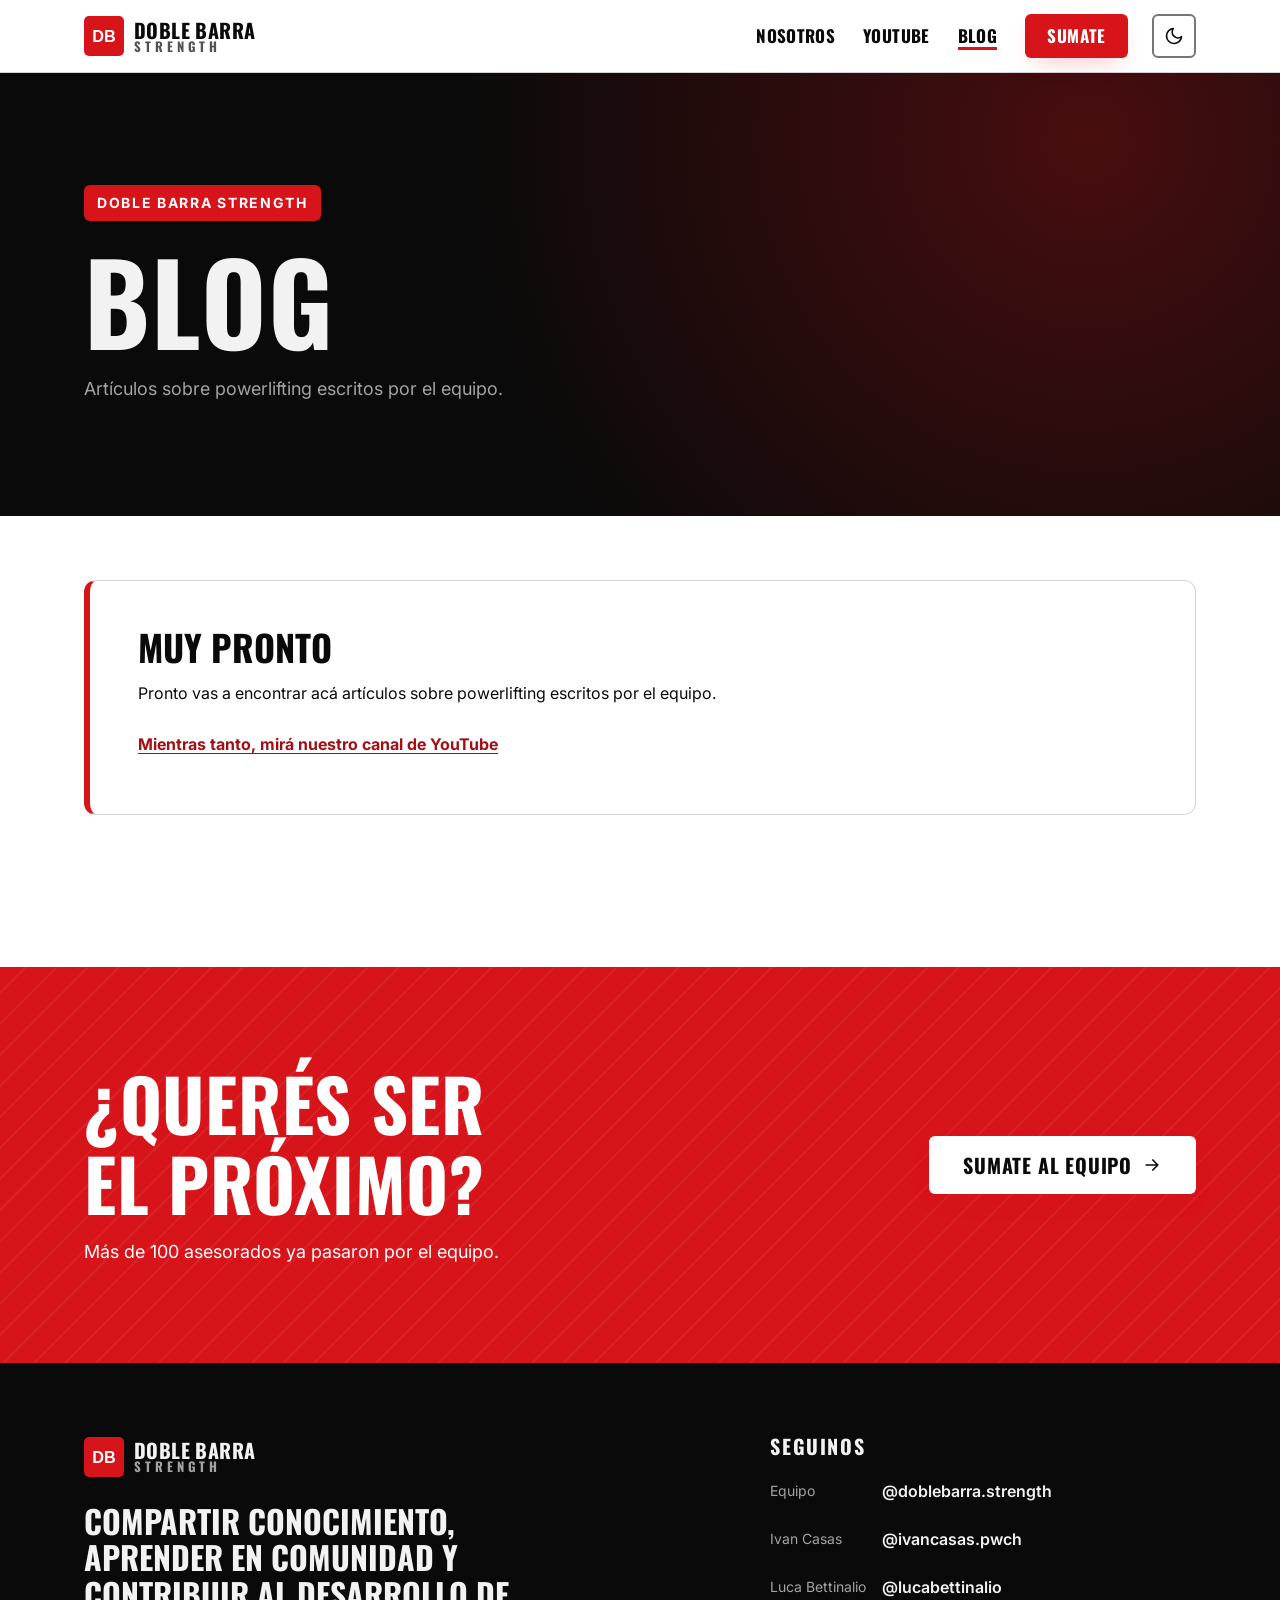
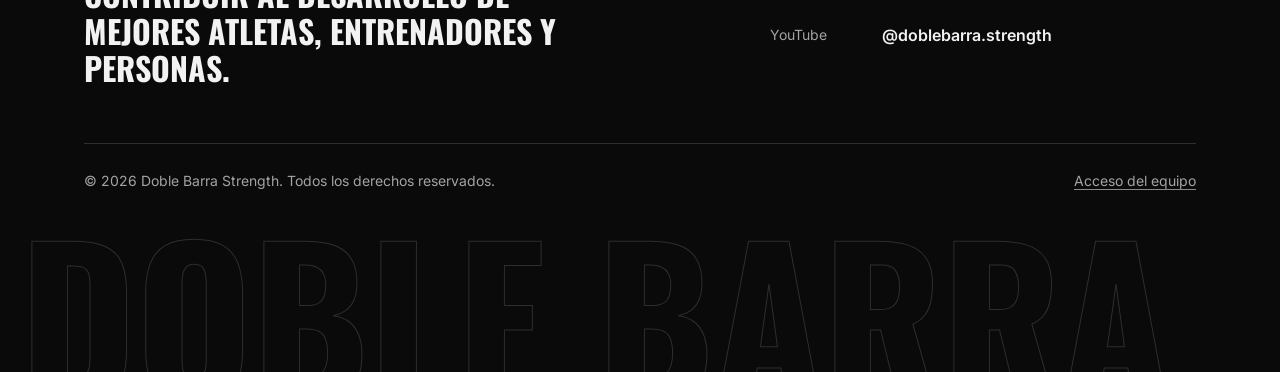
==== commit ff07ea55: "Agrega login nativo del panel del equipo (PHP + MariaDB) - Panel en admin/: ingreso, inicio protegid" ====
--- a/blog/index.html
+++ b/blog/index.html
@@ -46,8 +46,9 @@
             <li><a class="boton boton--primario nav__cta" href="../index.html#sumate">Sumate</a></li>
           </ul>
         </nav>
-        <button type="button" class="boton-tema" aria-pressed="false" hidden>
-          <svg class="icono" viewBox="0 0 24 24" aria-hidden="true"><path d="M21 12.8A9 9 0 1 1 11.2 3a7 7 0 0 0 9.8 9.8z"/></svg>
+        <button type="button" class="boton-tema" hidden>
+          <svg class="icono icono-luna" viewBox="0 0 24 24" aria-hidden="true"><path d="M21 12.8A9 9 0 1 1 11.2 3a7 7 0 0 0 9.8 9.8z"/></svg>
+          <svg class="icono icono-sol" viewBox="0 0 24 24" aria-hidden="true" hidden><circle cx="12" cy="12" r="4.5"/><path d="M12 1.5v2.5M12 20v2.5M4.6 4.6l1.8 1.8M17.6 17.6l1.8 1.8M1.5 12H4M20 12h2.5M4.6 19.4l1.8-1.8M17.6 6.4l1.8-1.8"/></svg>
           <span class="boton-tema__texto">Modo oscuro</span>
         </button>
       </div>
@@ -133,7 +134,10 @@
           </ul>
         </div>
       </div>
-      <p class="footer__legal">© 2026 Doble Barra Strength. Todos los derechos reservados.</p>
+      <div class="footer__base">
+        <p class="footer__legal">© 2026 Doble Barra Strength. Todos los derechos reservados.</p>
+        <a class="footer__acceso" href="../admin/ingresar.php">Acceso del equipo</a>
+      </div>
     </div>
     <p class="contenedor footer__marca-grande" aria-hidden="true">Doble Barra</p>
   </footer>
--- a/css/styles.css
+++ b/css/styles.css
@@ -189,7 +189,7 @@
 h4 {
   font-family: var(--fuente-titulos);
   font-weight: 700;
-  line-height: 1.05;
+  line-height: 1.15;
   letter-spacing: 0.01em;
   text-transform: uppercase;
   text-wrap: balance;
@@ -618,10 +618,6 @@
   transform: rotate(-20deg);
 }
 
-/* Luna con relleno = modo oscuro activado */
-.boton-tema[aria-pressed="true"] .icono {
-  fill: currentColor;
-}
 
 @media (min-width: 1024px) {
   .js .boton-menu {
@@ -708,7 +704,7 @@
 
 .seccion__titulo {
   font-size: clamp(2.5rem, 8vw, 4.25rem);
-  line-height: 0.95;
+  line-height: 1.1;
 }
 
 /* Barra roja sobre cada título: se "dibuja" cuando el título aparece */
@@ -797,7 +793,7 @@
 .hero__titulo {
   max-width: 12ch;
   font-size: clamp(3.25rem, 13vw, 7.5rem);
-  line-height: 0.92;
+  line-height: 1.1;
   letter-spacing: 0;
 }
 
@@ -933,7 +929,7 @@
   font-family: var(--fuente-titulos);
   font-size: clamp(1.5rem, 4.5vw, 2.125rem);
   font-weight: 700;
-  line-height: 1.1;
+  line-height: 1.15;
   text-transform: uppercase;
 }
 
@@ -970,7 +966,7 @@
   font-family: var(--fuente-titulos);
   font-size: clamp(1.75rem, 4.5vw, 2.75rem);
   font-weight: 700;
-  line-height: 1.1;
+  line-height: 1.15;
   text-transform: uppercase;
 }
 
@@ -1045,7 +1041,7 @@
 
 .entrenador__nombre {
   font-size: clamp(2rem, 6vw, 2.75rem);
-  line-height: 0.95;
+  line-height: 1.1;
 }
 
 .entrenador__rol {
@@ -1117,7 +1113,7 @@
 
 .banda-cta__titulo {
   font-size: clamp(2.5rem, 9vw, 4.5rem);
-  line-height: 0.95;
+  line-height: 1.1;
 }
 
 .banda-cta__texto {
@@ -1667,13 +1663,37 @@
   color: var(--texto-suave);
 }
 
+/* Línea final: © a la izquierda y acceso al panel del equipo a la derecha */
+.footer__base {
+  display: flex;
+  flex-wrap: wrap;
+  align-items: center;
+  justify-content: space-between;
+  gap: 0.5rem 2rem;
+  margin-top: 3.5rem;
+  padding-top: 1rem;
+  border-top: 1px solid var(--borde);
+}
+
 .footer__legal {
   max-width: none;
-  margin-top: 3.5rem;
-  padding-top: 1.5rem;
   font-size: 0.875rem;
   color: var(--texto-suave);
-  border-top: 1px solid var(--borde);
+}
+
+.footer__acceso {
+  display: inline-flex;
+  align-items: center;
+  min-height: 2.75rem;
+  font-size: 0.875rem;
+  color: var(--texto-suave);
+  text-decoration: underline;
+  text-decoration-color: var(--borde-control);
+}
+
+.footer__acceso:hover {
+  color: var(--texto);
+  text-decoration-color: var(--acento-grande);
 }
 
 /* Marca gigante con contorno al pie (decorativa, aria-hidden en el HTML) */
@@ -1690,6 +1710,9 @@
   color: transparent;
   -webkit-text-stroke: 1px var(--contorno-fondo);
   user-select: none;
+  /* Las letras gigantes ocupan más alto que su renglón y tapaban el link "Acceso del equipo":
+     al ser decorativas, no reciben clics */
+  pointer-events: none;
 }
 
 @media (min-width: 768px) {
@@ -1708,7 +1731,7 @@
 .cabecera-pagina__titulo {
   margin-block: 1.25rem 1rem;
   font-size: clamp(3.5rem, 15vw, 7rem);
-  line-height: 0.9;
+  line-height: 1.05;
 }
 
 .cabecera-pagina__texto {
@@ -1731,7 +1754,7 @@
 .entrada__titulo {
   margin-bottom: 1rem;
   font-size: clamp(2.25rem, 8vw, 4rem);
-  line-height: 1;
+  line-height: 1.1;
 }
 
 .entrada__meta {
@@ -1792,6 +1815,168 @@
   margin-top: 0.5rem;
   font-size: 0.875rem;
   color: var(--texto-suave);
+}
+
+/* ---------- Panel de administración (admin/) ---------- */
+/* En celular, las acciones ocupan una fila propia debajo del logo */
+.panel-acciones {
+  display: flex;
+  align-items: center;
+  justify-content: space-between;
+  gap: 0.75rem 1rem;
+  width: 100%;
+  padding-bottom: 0.75rem;
+}
+
+/* El saludo del título ya dice quién ingresó: en celular se ahorra este espacio */
+.panel-acciones__usuario {
+  display: none;
+}
+
+@media (min-width: 768px) {
+  .panel-acciones {
+    justify-content: flex-end;
+    width: auto;
+    padding-bottom: 0;
+  }
+
+  .panel-acciones__usuario {
+    display: block;
+  }
+}
+
+.panel-acciones .boton-tema {
+  justify-content: center;
+  width: 2.75rem;
+  min-height: 2.75rem;
+  margin-top: 0;
+  padding: 0;
+}
+
+.panel-acciones__usuario {
+  max-width: none;
+  font-weight: 600;
+  color: var(--texto-suave);
+}
+
+.panel-acciones__salir {
+  min-height: 2.75rem;
+  padding: 0.5rem 1rem;
+  font-size: 1rem;
+}
+
+/* Pantalla de ingreso */
+.acceso {
+  display: grid;
+  place-items: center;
+  min-height: calc(100vh - var(--alto-header));
+  min-height: calc(100svh - var(--alto-header));
+  padding: clamp(2rem, 6vw, 4rem) var(--gutter);
+  background-color: var(--bg-alt);
+  background-image: radial-gradient(circle at 85% 10%, var(--halo-rojo), transparent 45%);
+}
+
+.acceso__tarjeta {
+  display: grid;
+  gap: 1.5rem;
+  width: 100%;
+  max-width: 28rem;
+  padding: clamp(1.5rem, 5vw, 2.5rem);
+  background-color: var(--superficie);
+  border: 1px solid var(--borde);
+  border-top: 0.375rem solid var(--acento-grande);
+  border-radius: var(--radio-grande);
+  box-shadow: var(--sombra);
+}
+
+.acceso__titulo {
+  font-size: clamp(2.75rem, 10vw, 3.75rem);
+  line-height: 1.05;
+}
+
+.acceso__intro {
+  margin-top: 0.75rem;
+  color: var(--texto-suave);
+}
+
+.acceso__ayuda {
+  font-size: 0.9375rem;
+  color: var(--texto-suave);
+}
+
+.formulario-acceso {
+  display: grid;
+  gap: 1.5rem;
+}
+
+/* Contraseña con botón "Mostrar" al lado */
+.campo-clave {
+  display: flex;
+  gap: 0.5rem;
+}
+
+.campo-clave .campo__control {
+  flex: 1;
+  min-width: 0;
+}
+
+.boton-ver-clave {
+  flex-shrink: 0;
+  min-width: 3rem;
+  min-height: 3rem;
+  padding: 0 1rem;
+  font-weight: 600;
+  background-color: transparent;
+  color: var(--texto);
+  border: 2px solid var(--borde-control);
+  border-radius: var(--radio);
+  cursor: pointer;
+}
+
+.boton-ver-clave:hover {
+  border-color: var(--texto);
+}
+
+.boton-ver-clave[aria-pressed="true"] {
+  background-color: var(--texto);
+  color: var(--bg);
+  border-color: var(--texto);
+}
+
+/* Mensaje informativo (sesión cerrada o vencida) */
+.aviso {
+  padding: 1rem 1.25rem;
+  font-weight: 600;
+  border: 2px solid var(--borde-control);
+  border-left: 0.375rem solid var(--texto);
+  border-radius: var(--radio);
+}
+
+/* Inicio del panel */
+.panel {
+  min-height: calc(100vh - var(--alto-header));
+  min-height: calc(100svh - var(--alto-header));
+}
+
+.panel__titulo {
+  font-size: clamp(2.75rem, 9vw, 4.5rem);
+  line-height: 1.1;
+}
+
+.panel__nota {
+  display: grid;
+  gap: 0.5rem;
+  max-width: 40rem;
+  margin-top: 2.5rem;
+  padding: 1.5rem;
+  background-color: var(--superficie);
+  border: 1px solid var(--borde);
+  border-left: 0.375rem solid var(--acento-grande);
+  border-radius: var(--radio-grande);
+}
+
+.panel__nota-titulo {
+  font-size: 1.5rem;
 }
 
 /* ---------- Animaciones ---------- */
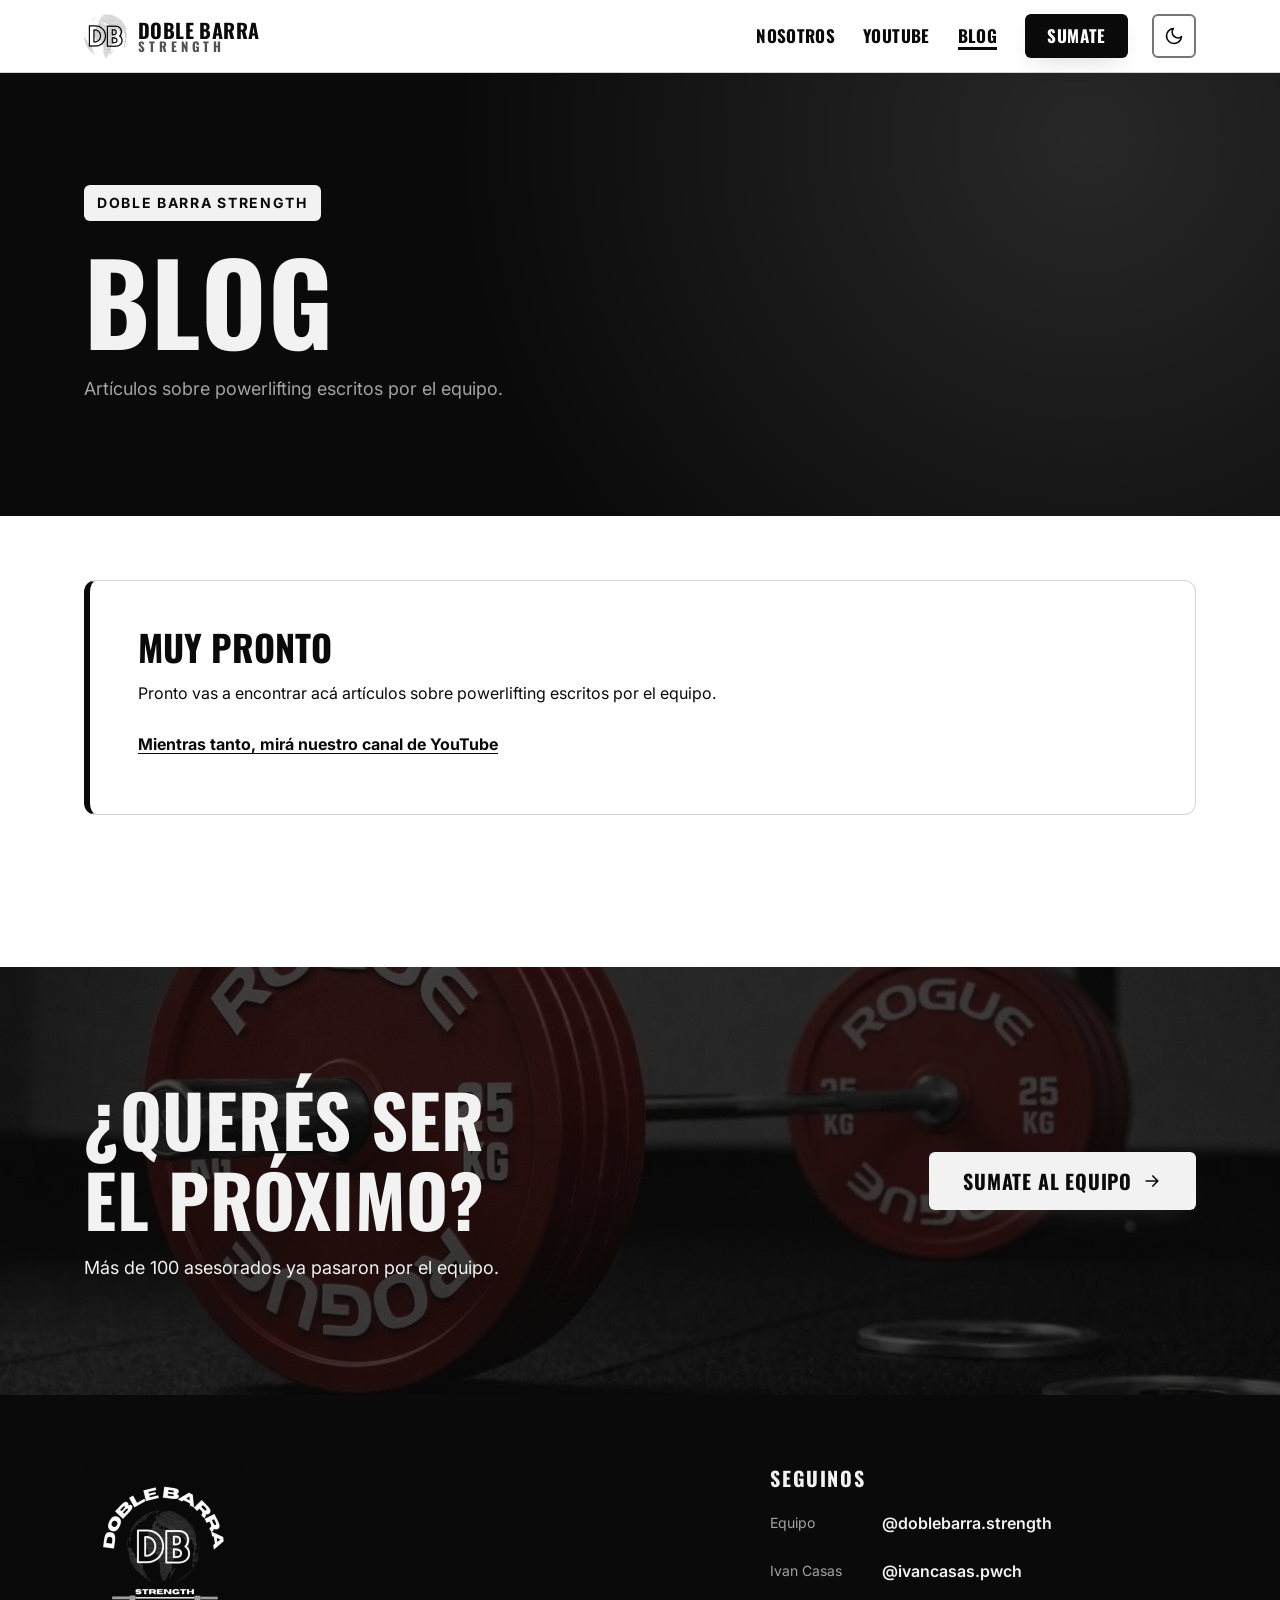
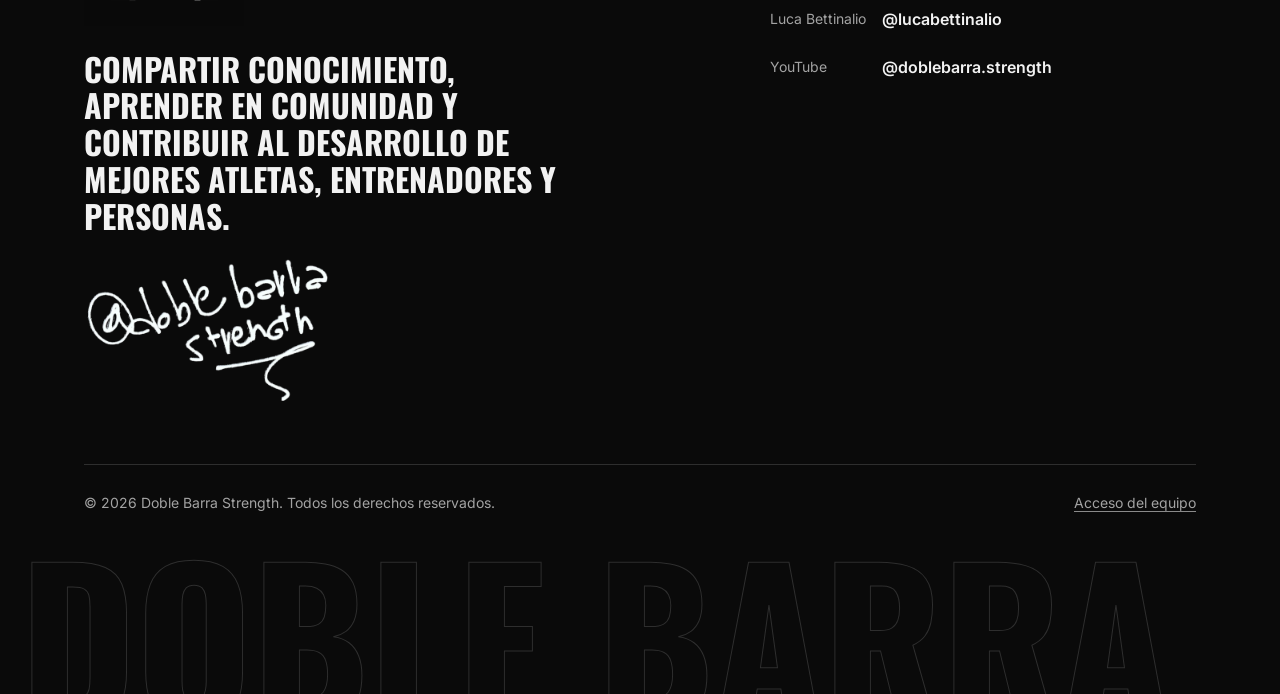
==== commit 948b42d8: "Aplica la identidad visual del equipo en negro y blanco - Paleta sin rojo: negro, blanco y grises. E" ====
--- a/blog/index.html
+++ b/blog/index.html
@@ -5,7 +5,8 @@
   <meta name="viewport" content="width=device-width, initial-scale=1">
   <title>Blog | Doble Barra Strength</title>
   <meta name="description" content="Blog de Doble Barra Strength: entradas sobre powerlifting escritas por Ivan Casas, Luca Bettinalio y el equipo.">
-  <link rel="icon" href="../favicon.svg" type="image/svg+xml">
+  <link rel="icon" href="../favicon-48.png" type="image/png">
+  <link rel="apple-touch-icon" href="../apple-touch-icon.png">
   <link rel="preconnect" href="https://fonts.googleapis.com">
   <link rel="preconnect" href="https://fonts.gstatic.com" crossorigin>
   <link rel="stylesheet" href="https://fonts.googleapis.com/css2?family=Inter:wght@400;600;700&family=Oswald:wght@700&display=swap">
@@ -23,7 +24,7 @@
   <header class="header">
     <div class="contenedor header__contenido">
       <a href="../index.html" class="marca">
-        <img class="marca__logo" src="../img/placeholders/placeholder-logo.svg" alt="" width="40" height="40">
+        <img class="marca__logo logo-adaptable" src="../img/marca/marca-db-160.webp" alt="" width="44" height="44">
         <span class="marca__texto">
           <span class="marca__nombre">Doble Barra</span>
           <span class="marca__sufijo">Strength</span>
@@ -76,7 +77,8 @@
     </section>
 
     <!-- ===================== LLAMADO A LA ACCIÓN ===================== -->
-    <section class="banda-cta zona-roja">
+    <section class="banda-cta zona-oscura">
+      <img class="banda-cta__fondo" src="../img/entrenamiento/barra-discos-1264.webp" srcset="../img/entrenamiento/barra-discos-800.webp 800w, ../img/entrenamiento/barra-discos-1264.webp 1264w" sizes="100vw" alt="" width="1264" height="842" loading="lazy">
       <div class="contenedor banda-cta__contenido revelar">
         <div>
           <h2 class="banda-cta__titulo">¿Querés ser el próximo?</h2>
@@ -96,15 +98,12 @@
     <div class="contenedor">
       <div class="footer__grilla">
         <div class="footer__marca">
-          <a href="../index.html" class="marca">
-            <img class="marca__logo" src="../img/placeholders/placeholder-logo.svg" alt="" width="40" height="40">
-            <span class="marca__texto">
-              <span class="marca__nombre">Doble Barra</span>
-              <span class="marca__sufijo">Strength</span>
-            </span>
+          <a href="../index.html" class="footer__logo">
+            <img src="../img/marca/logo-doble-barra-320.webp" srcset="../img/marca/logo-doble-barra-320.webp 320w, ../img/marca/logo-doble-barra-640.webp 640w" sizes="10rem" alt="Doble Barra Strength, ir al inicio" width="320" height="320" loading="lazy">
           </a>
           <!-- COMPLETAR: confirmar la redacción final de la misión con el equipo (P-17) -->
           <p class="footer__mision">Compartir conocimiento, aprender en comunidad y contribuir al desarrollo de mejores atletas, entrenadores y personas.</p>
+          <img class="footer__firma" src="../img/marca/firma-640.webp" alt="" width="640" height="374" loading="lazy">
         </div>
 
         <!-- COMPLETAR: confirmar que las cuentas son de Instagram (P-18) -->
--- a/css/styles.css
+++ b/css/styles.css
@@ -5,7 +5,8 @@
    - Animaciones: solo si la persona no pidió reducir el movimiento.
    ========================================================= */
 
-/* ---------- Paleta base (no usar directo en componentes) ---------- */
+/* ---------- Paleta base (no usar directo en componentes) ----------
+   Identidad del equipo: negro y blanco con matices de gris (sin rojo). */
 :root {
   --negro: #0A0A0A;
   --gris-950: #171717;
@@ -18,16 +19,10 @@
   --gris-300: #D4D4D4;
   --gris-100: #F2F2F2;
   --blanco: #FFFFFF;
-  --rojo: #D7141A;          /* COMPLETAR: ajustar al rojo del logo y volver a medir el contraste */
-  --rojo-oscuro: #A30F14;
-  --rojo-claro: #F87171;
-
-  /* Capas sobre fotos: nunca menos de 65 % de opacidad donde hay texto (CLAUDE.md 3.4) */
-  --overlay-foto: rgba(10, 10, 10, 0.65);
+
+  /* Capas sobre fotos y video: nunca menos de 65 % de opacidad donde hay texto */
+  --overlay-foto: rgba(10, 10, 10, 0.75);
   --overlay-foto-fuerte: rgba(10, 10, 10, 0.88);
-  --overlay-hero: linear-gradient(100deg, rgba(10, 10, 10, 0.9) 0%, rgba(10, 10, 10, 0.75) 55%, rgba(10, 10, 10, 0.65) 100%);
-  --halo-rojo: rgba(215, 20, 26, 0.3);
-  --rayas-claras: rgba(255, 255, 255, 0.06);
 
   --fuente-titulos: "Oswald", "Arial Narrow", Arial, sans-serif;
   --fuente-texto: "Inter", system-ui, -apple-system, "Segoe UI", Roboto, Arial, sans-serif;
@@ -41,7 +36,7 @@
   --curva: cubic-bezier(0.2, 0.7, 0.2, 1);
 }
 
-/* ---------- Tema claro (por defecto) ---------- */
+/* ---------- Tema claro (por defecto): el acento es el negro ---------- */
 :root {
   color-scheme: light;
   --bg: var(--blanco);
@@ -51,21 +46,23 @@
   --texto-suave: var(--gris-700);
   --borde: var(--gris-300);
   --borde-control: var(--gris-600);
-  --acento-texto: var(--rojo-oscuro);
-  --acento-grande: var(--rojo);      /* solo texto ≥ 24px (o ≥ 18.66px en bold) y decoración */
+  --acento-texto: var(--negro);       /* links (siempre subrayados) y mensajes */
+  --acento-grande: var(--negro);      /* barras, bordes destacados y números grandes */
   --foco: var(--negro);
-  --boton-bg: var(--rojo);
-  --boton-bg-hover: var(--rojo-oscuro);
+  --boton-bg: var(--negro);
+  --boton-bg-hover: var(--gris-800);
   --boton-texto: var(--blanco);
+  --halo: rgba(10, 10, 10, 0.18);
   --header-bg: rgba(255, 255, 255, 0.85);
   --sombra: 0 12px 32px rgba(10, 10, 10, 0.08);
-  --degradado-numero: linear-gradient(135deg, var(--rojo) 0%, var(--rojo-oscuro) 100%);
+  --degradado-numero: linear-gradient(135deg, var(--negro) 0%, var(--gris-700) 100%);
   --contorno-fondo: var(--gris-300);
-}
-
-/* ---------- Tema oscuro ----------
+  --filtro-logo: invert(1);           /* el logo es blanco: en fondo claro se ve en negro */
+}
+
+/* ---------- Tema oscuro: el acento es el blanco ----------
    Se aplica si el sistema lo prefiere (y no se eligió "claro") o si se eligió "oscuro".
-   .zona-oscura (hero, franja, cabeceras y footer) usa estos tokens en los dos temas.
+   .zona-oscura (hero, franja, banda, cabeceras y footer) usa estos tokens en los dos temas.
    Los dos bloques tienen que ser iguales. */
 @media (prefers-color-scheme: dark) {
   :root:not([data-tema="claro"]) {
@@ -77,12 +74,18 @@
     --texto-suave: var(--gris-400);
     --borde: var(--gris-800);
     --borde-control: var(--gris-500);
-    --acento-texto: var(--rojo-claro);
+    --acento-texto: var(--gris-100);
+    --acento-grande: var(--blanco);
     --foco: var(--gris-100);
+    --boton-bg: var(--gris-100);
+    --boton-bg-hover: var(--gris-300);
+    --boton-texto: var(--negro);
+    --halo: rgba(255, 255, 255, 0.12);
     --header-bg: rgba(10, 10, 10, 0.85);
     --sombra: 0 12px 32px rgba(0, 0, 0, 0.45);
-    --degradado-numero: linear-gradient(135deg, var(--rojo-claro) 0%, var(--rojo) 100%);
+    --degradado-numero: linear-gradient(135deg, var(--blanco) 0%, var(--gris-400) 100%);
     --contorno-fondo: var(--gris-800);
+    --filtro-logo: none;
   }
 }
 
@@ -96,28 +99,21 @@
   --texto-suave: var(--gris-400);
   --borde: var(--gris-800);
   --borde-control: var(--gris-500);
-  --acento-texto: var(--rojo-claro);
+  --acento-texto: var(--gris-100);
+  --acento-grande: var(--blanco);
   --foco: var(--gris-100);
+  --boton-bg: var(--gris-100);
+  --boton-bg-hover: var(--gris-300);
+  --boton-texto: var(--negro);
+  --halo: rgba(255, 255, 255, 0.12);
   --header-bg: rgba(10, 10, 10, 0.85);
   --sombra: 0 12px 32px rgba(0, 0, 0, 0.45);
-  --degradado-numero: linear-gradient(135deg, var(--rojo-claro) 0%, var(--rojo) 100%);
+  --degradado-numero: linear-gradient(135deg, var(--blanco) 0%, var(--gris-400) 100%);
   --contorno-fondo: var(--gris-800);
-}
-
-/* ---------- Zona roja (banda de llamado a la acción) ---------- */
-.zona-roja {
-  --bg: var(--rojo);
-  --texto: var(--blanco);
-  --texto-suave: var(--blanco);
-  --acento-texto: var(--blanco);
-  --foco: var(--blanco);
-  --boton-bg: var(--blanco);
-  --boton-bg-hover: var(--gris-100);
-  --boton-texto: var(--negro);
-}
-
-.zona-oscura,
-.zona-roja {
+  --filtro-logo: none;
+}
+
+.zona-oscura {
   background-color: var(--bg);
   color: var(--texto);
 }
@@ -126,6 +122,7 @@
 .sobre-foto {
   --texto: var(--gris-100);
   --texto-suave: var(--gris-400);
+  --acento-grande: var(--blanco);
   --foco: var(--gris-100);
   color: var(--texto);
 }
@@ -374,13 +371,13 @@
 .boton--primario {
   background-color: var(--boton-bg);
   color: var(--boton-texto);
-  box-shadow: 0 10px 24px -10px var(--halo-rojo);
+  box-shadow: 0 10px 24px -10px var(--halo);
 }
 
 .boton--primario:hover {
   background-color: var(--boton-bg-hover);
   transform: translateY(-2px);
-  box-shadow: 0 14px 28px -10px var(--halo-rojo);
+  box-shadow: 0 14px 28px -10px var(--halo);
 }
 
 .boton--secundario {
@@ -481,9 +478,14 @@
   text-decoration: none;
 }
 
+/* Las imágenes de marca son blancas: en el tema claro se invierten a negro (token --filtro-logo) */
+.logo-adaptable {
+  filter: var(--filtro-logo);
+}
+
 .marca__logo {
-  width: 2.5rem;
-  height: 2.5rem;
+  width: 2.75rem;
+  height: 2.75rem;
   transition: transform 0.4s var(--curva);
 }
 
@@ -566,7 +568,7 @@
   list-style: none;
 }
 
-/* Subrayado rojo que se dibuja de izquierda a derecha */
+/* Subrayado que se dibuja de izquierda a derecha */
 .nav__enlace {
   display: inline-flex;
   align-items: center;
@@ -753,51 +755,106 @@
   border-radius: var(--radio);
 }
 
-/* ---------- Hero ---------- */
+/* ---------- Hero ----------
+   Celular: el video del logo arriba y el texto debajo.
+   Escritorio: el video ocupa la mitad derecha y se funde con el fondo hacia el texto,
+   así el título nunca queda encima del video (contraste garantizado). */
 .hero {
   position: relative;
-  isolation: isolate;
   display: flex;
-  align-items: center;
-  min-height: min(calc(100vh - var(--alto-header)), 56rem);
-  min-height: min(calc(100svh - var(--alto-header)), 56rem);
-  padding-block: 5rem;
+  flex-direction: column;
   overflow: hidden;
 }
 
-.hero__fondo {
+.hero__media {
+  position: relative;
+  aspect-ratio: 16 / 9;
+  background-color: var(--bg);
+}
+
+/* Los dos videos (intro y humo) van superpuestos; el del humo queda arriba cuando arranca */
+.hero__video {
   position: absolute;
   inset: 0;
-  z-index: -2;
+  display: block;
   width: 100%;
   height: 100%;
   object-fit: cover;
 }
 
-/* Capa oscura en degradado: nunca baja del 65 % (contraste del texto, CLAUDE.md 3.4) */
-.hero::after {
+/* Botón para pausar la animación, abajo a la derecha del video, por encima del fundido */
+.hero__pausa {
+  position: absolute;
+  right: var(--gutter);
+  bottom: 1rem;
+  z-index: 1;
+  background-color: var(--bg);
+}
+
+.hero__pausa:hover {
+  border-color: var(--texto);
+}
+
+.hero__pausa .icono-reproducir {
+  fill: currentColor;
+}
+
+/* Fundido del video hacia el fondo */
+.hero__media::after {
   content: "";
   position: absolute;
-  inset: 0;
-  z-index: -1;
-  background-image: var(--overlay-hero);
+  inset: auto 0 0;
+  height: 35%;
+  background-image: linear-gradient(to top, var(--bg), transparent);
 }
 
 .hero__contenido {
+  position: relative;
   display: flex;
   flex-direction: column;
   align-items: flex-start;
   gap: 1.75rem;
+  padding-block: 1rem 4.5rem;
+}
+
+@media (min-width: 1024px) {
+  .hero {
+    justify-content: center;
+    min-height: min(calc(100vh - var(--alto-header)), 46rem);
+    min-height: min(calc(100svh - var(--alto-header)), 46rem);
+    padding-block: 5rem;
+  }
+
+  .hero__media {
+    position: absolute;
+    top: 0;
+    right: 0;
+    bottom: 0;
+    width: 55%;
+    aspect-ratio: auto;
+  }
+
+  .hero__media::after {
+    inset: 0;
+    height: auto;
+    background-image:
+      linear-gradient(to right, var(--bg) 0%, transparent 45%),
+      linear-gradient(to top, var(--bg) 0%, transparent 20%);
+  }
+
+  .hero__contenido {
+    padding-block: 0;
+  }
 }
 
 .hero__titulo {
-  max-width: 12ch;
-  font-size: clamp(3.25rem, 13vw, 7.5rem);
+  max-width: 11ch;
+  font-size: clamp(3.25rem, 13vw, 6rem);
   line-height: 1.1;
   letter-spacing: 0;
 }
 
-/* Subrayado rojo grueso detrás de las palabras destacadas */
+/* Subrayado grueso debajo de las palabras destacadas */
 .resaltado {
   background-image: linear-gradient(var(--boton-bg), var(--boton-bg));
   background-repeat: no-repeat;
@@ -813,10 +870,6 @@
 }
 
 @media (prefers-reduced-motion: no-preference) {
-  .hero__fondo {
-    animation: acercar 2.2s var(--curva) both;
-  }
-
   .hero__contenido > * {
     animation: entrar 0.9s var(--curva) both;
   }
@@ -844,7 +897,7 @@
   border-top: 1px solid var(--borde);
 }
 
-/* En celular: tres columnas separadas por líneas; desde tablet: una fila con rombos rojos */
+/* En celular: tres columnas separadas por líneas; desde tablet: una fila con rombos */
 .franja__lista {
   display: grid;
   grid-template-columns: repeat(3, 1fr);
@@ -914,7 +967,7 @@
   color: var(--acento-grande);
 }
 
-/* Número con degradado rojo (los dos extremos cumplen 3:1 como texto grande en cada tema) */
+/* Número con degradado (negro a gris en claro, blanco a gris en oscuro; los dos extremos superan 6:1) */
 @supports (background-clip: text) or (-webkit-background-clip: text) {
   .numero__valor {
     background-image: var(--degradado-numero);
@@ -1010,6 +1063,12 @@
   transition: transform 0.8s var(--curva);
 }
 
+/* Tarjeta sin foto: se muestra el logo del equipo, centrado sobre fondo negro */
+.entrenador__foto--marca {
+  object-fit: contain;
+  padding: 12% 12% 30%;
+}
+
 .entrenador:hover .entrenador__foto {
   transform: scale(1.04);
 }
@@ -1099,9 +1158,29 @@
 }
 
 /* ---------- Banda de llamado a la acción ---------- */
+/* Foto de la barra de fondo, con capa oscura del 75 % para que el texto se lea siempre */
 .banda-cta {
-  padding-block: clamp(4rem, 9vw, 6rem);
-  background-image: repeating-linear-gradient(-45deg, var(--rayas-claras) 0 2px, transparent 2px 22px);
+  position: relative;
+  isolation: isolate;
+  overflow: hidden;
+  padding-block: clamp(4.5rem, 10vw, 7rem);
+}
+
+.banda-cta__fondo {
+  position: absolute;
+  inset: 0;
+  z-index: -2;
+  width: 100%;
+  height: 100%;
+  object-fit: cover;
+}
+
+.banda-cta::after {
+  content: "";
+  position: absolute;
+  inset: 0;
+  z-index: -1;
+  background-color: var(--overlay-foto);
 }
 
 .banda-cta__contenido {
@@ -1182,7 +1261,7 @@
   background-color: var(--boton-bg);
   color: var(--boton-texto);
   border-radius: 50%;
-  box-shadow: 0 0 0 0.5rem var(--halo-rojo);
+  box-shadow: 0 0 0 0.5rem var(--halo);
   transition: transform 0.3s var(--curva);
 }
 
@@ -1387,7 +1466,7 @@
   color: var(--boton-texto);
   border: 1px solid transparent;
   border-radius: var(--radio);
-  box-shadow: 0 0 0 0.375rem var(--halo-rojo);
+  box-shadow: 0 0 0 0.375rem var(--halo);
 }
 
 /* Línea que une los pasos */
@@ -1466,10 +1545,16 @@
   border-width: 3px;
 }
 
+/* Sin color de alerta: el error se distingue por el ícono, el texto en negrita y el borde grueso */
 .campo__error {
   font-size: 0.9375rem;
-  font-weight: 600;
+  font-weight: 700;
   color: var(--acento-texto);
+}
+
+.campo__error::before {
+  content: "\26A0\FE0E  ";
+  content: "\26A0\FE0E  " / "";
 }
 
 .campo-fila {
@@ -1617,6 +1702,20 @@
   flex-direction: column;
   align-items: flex-start;
   gap: 1.5rem;
+}
+
+.footer__logo {
+  display: inline-block;
+  border-radius: var(--radio);
+}
+
+.footer__logo img {
+  width: 10rem;
+}
+
+/* Firma del equipo debajo de la misión */
+.footer__firma {
+  width: min(16rem, 75%);
 }
 
 .footer__mision {
@@ -1725,7 +1824,7 @@
 .cabecera-pagina {
   position: relative;
   padding-block: clamp(4rem, 10vw, 7rem);
-  background-image: radial-gradient(circle at 85% 15%, var(--halo-rojo), transparent 55%);
+  background-image: radial-gradient(circle at 85% 15%, var(--halo), transparent 55%);
 }
 
 .cabecera-pagina__titulo {
@@ -1873,7 +1972,7 @@
   min-height: calc(100svh - var(--alto-header));
   padding: clamp(2rem, 6vw, 4rem) var(--gutter);
   background-color: var(--bg-alt);
-  background-image: radial-gradient(circle at 85% 10%, var(--halo-rojo), transparent 45%);
+  background-image: radial-gradient(circle at 85% 10%, var(--halo), transparent 45%);
 }
 
 .acceso__tarjeta {
@@ -1987,12 +2086,6 @@
   }
 }
 
-@keyframes acercar {
-  from {
-    transform: scale(1.08);
-  }
-}
-
 @keyframes subrayar {
   from {
     background-size: 0% 0.14em;
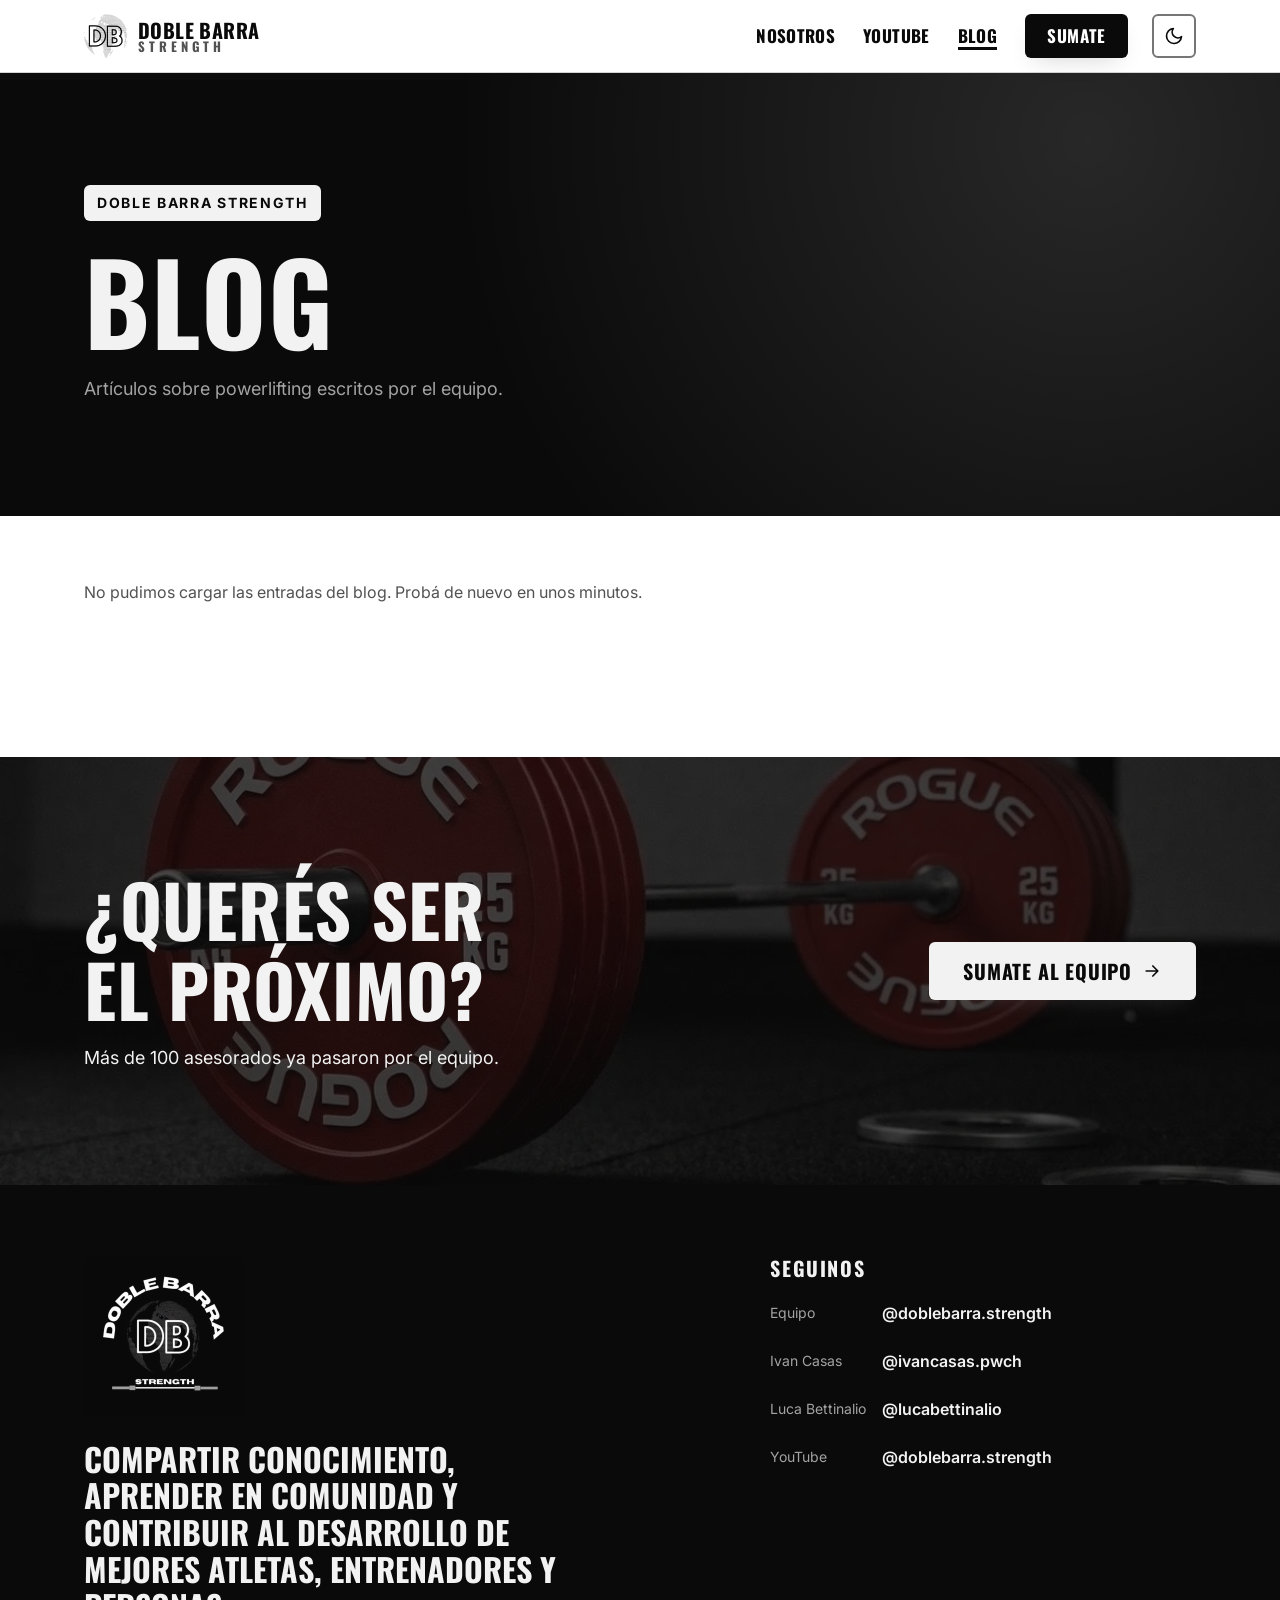
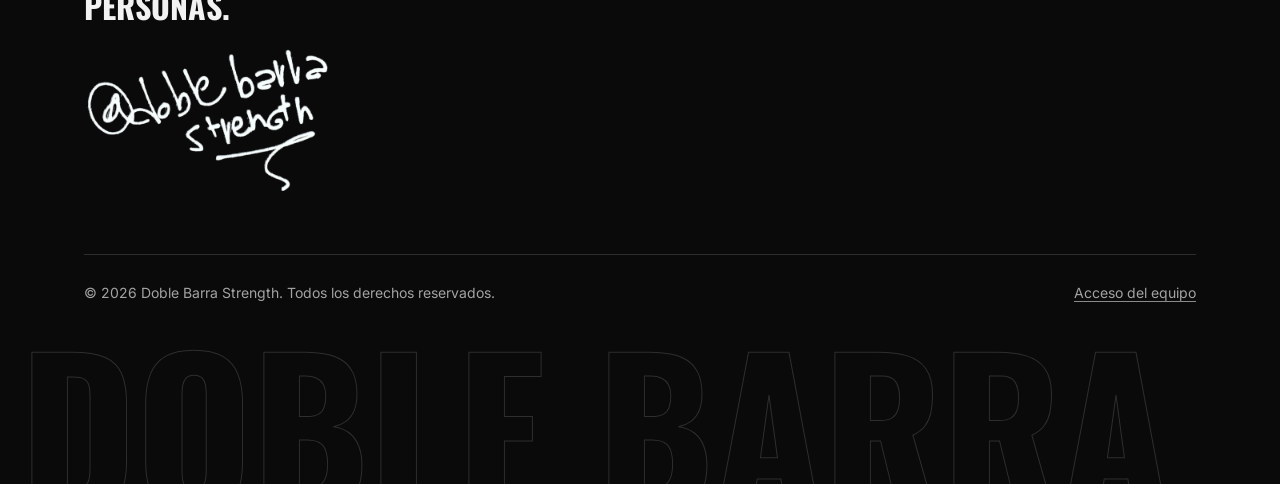
==== commit 92bb1bf9: "Conecta el blog público con la base de datos (etapa 3) - blog/entrada.php: PHP arma la página de cad" ====
--- a/blog/index.html
+++ b/blog/index.html
@@ -20,7 +20,7 @@
   <a href="#contenido" class="saltar-contenido">Saltar al contenido</a>
 
   <!-- ===================== CABECERA ===================== -->
-  <!-- Igual en las 3 páginas: si se cambia, actualizar index.html, blog/index.html y blog/entrada.html -->
+  <!-- Igual en las 3 páginas: si se cambia, actualizar index.html, blog/index.html y blog/entrada.php -->
   <header class="header">
     <div class="contenedor header__contenido">
       <a href="../index.html" class="marca">
@@ -71,7 +71,7 @@
     <section class="seccion">
       <div class="contenedor">
         <div class="blog-estado" data-blog-estado></div>
-        <ul class="lista-entradas" role="list" data-blog="lista" data-nivel-titulo="2" data-ruta-entrada="entrada.html" data-carga-inmediata="2"></ul>
+        <ul class="lista-entradas" role="list" data-blog="lista" data-nivel-titulo="2" data-ruta-entrada="entrada.php" data-carga-inmediata="2"></ul>
         <noscript><p>Para ver las entradas del blog necesitás tener JavaScript activado.</p></noscript>
       </div>
     </section>
--- a/css/styles.css
+++ b/css/styles.css
@@ -23,6 +23,7 @@
   /* Capas sobre fotos y video: nunca menos de 65 % de opacidad donde hay texto */
   --overlay-foto: rgba(10, 10, 10, 0.75);
   --overlay-foto-fuerte: rgba(10, 10, 10, 0.88);
+  --fondo-dialogo: rgba(10, 10, 10, 0.7);  /* detrás de las ventanas del panel */
 
   --fuente-titulos: "Oswald", "Arial Narrow", Arial, sans-serif;
   --fuente-texto: "Inter", system-ui, -apple-system, "Segoe UI", Roboto, Arial, sans-serif;
@@ -1311,8 +1312,7 @@
 
 /* Mientras el JS carga las entradas se reserva espacio, así la banda y el footer
    no "saltan" hacia abajo cuando aparecen las tarjetas (CLS) */
-.js .lista-entradas:not([data-cargada]),
-.js [data-blog="entrada"]:not([data-cargada]) [data-entrada-cuerpo] {
+.js .lista-entradas:not([data-cargada]) {
   min-height: 70vh;
 }
 
@@ -2078,6 +2078,281 @@
   font-size: 1.5rem;
 }
 
+.panel__volver {
+  display: flex;
+  width: fit-content;
+  margin-bottom: 1.5rem;
+}
+
+.panel__intro {
+  max-width: 60ch;
+  margin-top: 0.75rem;
+  font-size: 1.0625rem;
+  color: var(--texto-suave);
+}
+
+.panel__aviso {
+  max-width: 48rem;
+  margin-top: 1.5rem;
+}
+
+/* Título "Entradas del blog" con el botón "Nueva entrada" al lado (debajo en celular) */
+.panel__encabezado {
+  display: flex;
+  flex-wrap: wrap;
+  align-items: flex-end;
+  justify-content: space-between;
+  gap: 1.25rem 2rem;
+  margin-block: 3rem 1.5rem;
+}
+
+.panel__subtitulo {
+  font-size: clamp(1.75rem, 6vw, 2.5rem);
+}
+
+.panel__vacio {
+  padding: 1.5rem;
+  color: var(--texto-suave);
+  border: 2px dashed var(--borde-control);
+  border-radius: var(--radio-grande);
+}
+
+/* Listado de entradas: una tarjeta por entrada, con las acciones debajo (al costado desde tablet) */
+.panel-entradas {
+  display: grid;
+  gap: 0.75rem;
+  list-style: none;
+}
+
+.panel-entradas__item {
+  display: grid;
+  gap: 1rem;
+  padding: 1.25rem;
+  background-color: var(--superficie);
+  border: 1px solid var(--borde);
+  border-radius: var(--radio-grande);
+}
+
+@media (min-width: 768px) {
+  .panel-entradas__item {
+    grid-template-columns: 1fr auto;
+    align-items: center;
+    gap: 1.5rem;
+  }
+}
+
+.panel-entradas__titulo {
+  font-size: 1.375rem;
+  line-height: 1.2;
+}
+
+.panel-entradas__titulo a {
+  text-decoration: none;
+}
+
+.panel-entradas__titulo a:hover {
+  text-decoration: underline;
+}
+
+.panel-entradas__meta {
+  display: flex;
+  flex-wrap: wrap;
+  align-items: center;
+  gap: 0.5rem 0.75rem;
+  margin-top: 0.5rem;
+  font-size: 0.9375rem;
+  color: var(--texto-suave);
+}
+
+.panel-entradas__acciones {
+  display: flex;
+  flex-wrap: wrap;
+  gap: 0.5rem;
+}
+
+.boton--chico {
+  min-height: 2.75rem;
+  padding: 0.5rem 1rem;
+  font-size: 1rem;
+}
+
+/* Estado de la entrada: se distingue por el texto, además del relleno */
+.estado {
+  display: inline-block;
+  padding: 0.125rem 0.625rem;
+  font-size: 0.8125rem;
+  font-weight: 700;
+  letter-spacing: 0.08em;
+  text-transform: uppercase;
+  color: var(--texto);
+  border: 2px solid var(--borde-control);
+  border-radius: var(--radio);
+}
+
+.estado--publicada {
+  background-color: var(--boton-bg);
+  color: var(--boton-texto);
+  border-color: var(--boton-bg);
+}
+
+/* Editor de entradas */
+.editor {
+  display: grid;
+  gap: 2rem;
+  margin-top: 2rem;
+}
+
+.editor__portada {
+  gap: 1.25rem;
+}
+
+.editor__portada-actual {
+  display: grid;
+  gap: 0.75rem;
+  justify-items: start;
+}
+
+.editor__portada-imagen {
+  width: 100%;
+  max-width: 24rem;
+  border-radius: var(--radio);
+}
+
+.editor__barra {
+  display: flex;
+  flex-wrap: wrap;
+  gap: 0.5rem;
+}
+
+.editor__boton {
+  min-width: 2.75rem;
+  min-height: 2.75rem;
+  padding: 0.375rem 0.875rem;
+  font-size: 0.9375rem;
+  font-weight: 600;
+  background-color: var(--bg);
+  border: 2px solid var(--borde-control);
+  border-radius: var(--radio);
+  cursor: pointer;
+  transition: border-color var(--transicion);
+}
+
+.editor__boton:hover {
+  border-color: var(--texto);
+}
+
+.editor__boton--negrita {
+  font-weight: 700;
+}
+
+.editor__boton--cursiva {
+  font-style: italic;
+}
+
+textarea.editor__resumen {
+  min-height: 5.5rem;
+}
+
+textarea.editor__texto {
+  min-height: 24rem;
+  line-height: 1.6;
+}
+
+.editor__ayuda {
+  font-size: 0.9375rem;
+}
+
+.editor__ayuda summary {
+  display: inline-flex;
+  align-items: center;
+  min-height: 2.75rem;
+  font-weight: 600;
+  cursor: pointer;
+}
+
+.editor__ayuda ul {
+  display: grid;
+  gap: 0.375rem;
+  margin-top: 0.5rem;
+  padding-left: 1.25rem;
+}
+
+.editor__ayuda code {
+  padding: 0.0625rem 0.375rem;
+  font-size: 0.9em;
+  background-color: var(--bg-alt);
+  border: 1px solid var(--borde);
+  border-radius: 0.25rem;
+}
+
+.editor__acciones,
+.borrar__acciones,
+.dialogo__acciones {
+  display: flex;
+  flex-wrap: wrap;
+  gap: 0.75rem;
+}
+
+/* Vista previa: la entrada tal como se va a ver, dentro de un recuadro */
+.vista-previa {
+  display: grid;
+  gap: 1rem;
+  padding: clamp(1.25rem, 4vw, 2rem);
+  border: 2px dashed var(--borde-control);
+  border-radius: var(--radio-grande);
+}
+
+.vista-previa__titulo {
+  font-size: 1.75rem;
+}
+
+.vista-previa__aviso {
+  font-weight: 600;
+}
+
+.vista-previa__entrada {
+  padding-top: 1.5rem;
+  border-top: 1px solid var(--borde);
+}
+
+.vista-previa__entrada .entrada__meta {
+  margin-bottom: 1.5rem;
+}
+
+/* Ventanas del editor (agregar link o imagen) */
+.dialogo {
+  width: min(100% - 2rem, 32rem);
+  max-height: calc(100% - 2rem);
+  margin: auto;
+  padding: clamp(1.25rem, 5vw, 2rem);
+  overflow-y: auto;
+  background-color: var(--superficie);
+  color: var(--texto);
+  border: 1px solid var(--borde);
+  border-top: 0.375rem solid var(--acento-grande);
+  border-radius: var(--radio-grande);
+  box-shadow: var(--sombra);
+}
+
+.dialogo::backdrop {
+  background-color: var(--fondo-dialogo);
+}
+
+.dialogo__formulario {
+  display: grid;
+  gap: 1.25rem;
+}
+
+.dialogo__titulo {
+  font-size: 1.75rem;
+}
+
+/* Confirmación de borrado */
+.borrar__titulo {
+  font-size: 1.25rem;
+  font-weight: 700;
+}
+
 /* ---------- Animaciones ---------- */
 @keyframes entrar {
   from {
